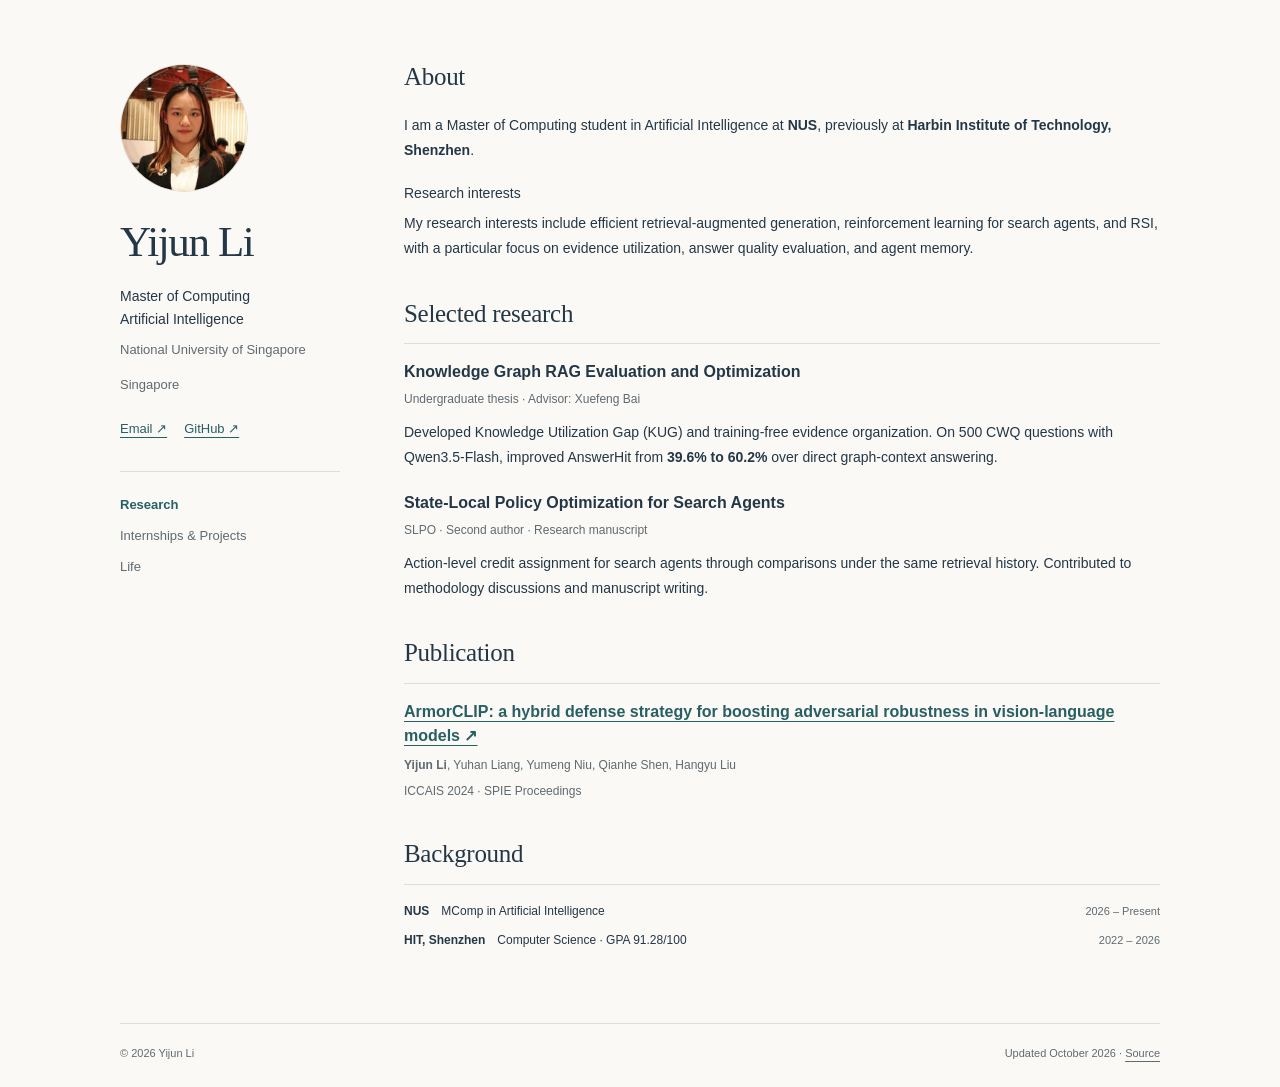
==== index.html @ 7d4a6cb8 "Publish academic homepage with research, projects and Life" ====
<!doctype html>
<html lang="en">
<head>
  <meta charset="utf-8">
  <meta name="viewport" content="width=device-width, initial-scale=1">
  <meta name="description" content="Yijun Li, Master of Computing student in Artificial Intelligence at NUS. Research in retrieval-augmented generation, evidence utilization, and reinforcement learning for search agents.">
  <meta name="theme-color" content="#faf9f6">
  <meta property="og:title" content="Yijun Li | AI Research">
  <meta property="og:description" content="Retrieval-augmented generation, evidence utilization, and search agents. Master of Computing in AI at the National University of Singapore.">
  <meta property="og:type" content="website">
  <meta property="og:url" content="https://liyijuncindy.github.io/">
  <link rel="canonical" href="https://liyijuncindy.github.io/">
  <link rel="icon" href="data:image/svg+xml,%3Csvg xmlns='http://www.w3.org/2000/svg' viewBox='0 0 64 64'%3E%3Crect width='64' height='64' rx='14' fill='%23213849'/%3E%3Ctext x='32' y='44' text-anchor='middle' font-family='Georgia' font-size='42' fill='%23faf9f6'%3Ey%3C/text%3E%3C/svg%3E">
  <title>Yijun Li | AI Research</title>
  <link rel="stylesheet" href="styles.css">
</head>
<body>
  <a class="skip" href="#main">Skip to content</a>
  <div class="layout">
    <aside class="profile" aria-label="Profile">
      <img class="profile-avatar" src="assets/profile/yijun-li-square.webp" alt="Yijun Li" width="128" height="128" decoding="async">
      <h1>Yijun Li</h1>
      <p class="position">Master of Computing<br>Artificial Intelligence</p>
      <p class="affiliation">National University of Singapore</p>
      <p class="location">Singapore</p>
      <div class="profile-links"><a href="mailto:liyijun@u.nus.edu">Email ↗</a><a href="https://github.com/liyijuncindy">GitHub ↗</a></div>
      <nav aria-label="Main navigation">
        <a href="index.html" aria-current="page">Research</a>
        <a href="internships.html">Internships &amp; Projects</a>
        <a href="interests.html">Life</a>
      </nav>
    </aside>
    <main id="main">
      <section id="about" class="intro" aria-labelledby="about-heading">
        <h2 id="about-heading">About</h2>
        <p>I am a Master of Computing student in Artificial Intelligence at <strong>NUS</strong>, previously at <strong>Harbin Institute of Technology, Shenzhen</strong>.</p>
        <h3 class="research-interest-heading">Research interests</h3>
        <p>My research interests include efficient retrieval-augmented generation, reinforcement learning for search agents, and RSI, with a particular focus on evidence utilization, answer quality evaluation, and agent memory.</p>
      </section>
      <section id="research" aria-labelledby="research-heading">
        <div class="section-heading"><h2 id="research-heading">Selected research</h2></div>
        <article>
          <h3>Knowledge Graph RAG Evaluation and Optimization</h3>
          <div class="meta">Undergraduate thesis · Advisor: Xuefeng Bai</div>
          <p>Developed Knowledge Utilization Gap (KUG) and training-free evidence organization. On 500 CWQ questions with Qwen3.5-Flash, improved AnswerHit from <strong>39.6% to 60.2%</strong> over direct graph-context answering.</p>
        </article>
        <article>
          <h3>State-Local Policy Optimization for Search Agents</h3>
          <div class="meta">SLPO · Second author · Research manuscript</div>
          <p>Action-level credit assignment for search agents through comparisons under the same retrieval history. Contributed to methodology discussions and manuscript writing.</p>
        </article>
      </section>
      <section id="publications" aria-labelledby="publications-heading">
        <div class="section-heading"><h2 id="publications-heading">Publication</h2></div>
        <article>
          <h3><a href="https://doi.org/10.1117/12.3061115" target="_blank" rel="noopener noreferrer">ArmorCLIP: a hybrid defense strategy for boosting adversarial robustness in vision-language models ↗</a></h3>
          <p class="authors"><strong>Yijun Li</strong>, Yuhan Liang, Yumeng Niu, Qianhe Shen, Hangyu Liu</p>
          <div class="meta">ICCAIS 2024 · SPIE Proceedings</div>
        </article>
      </section>
      <section id="background" aria-labelledby="background-heading">
        <div class="section-heading"><h2 id="background-heading">Background</h2></div>
        <div class="compact-row"><strong>NUS</strong><span>MComp in Artificial Intelligence</span><time>2026 – Present</time></div>
        <div class="compact-row"><strong>HIT, Shenzhen</strong><span>Computer Science · GPA 91.28/100</span><time>2022 – 2026</time></div>
      </section>
    </main>
    <footer><span>© 2026 Yijun Li</span><span>Updated October 2026 · <a href="https://github.com/liyijuncindy/liyijuncindy.github.io">Source</a></span></footer>
  </div>
</body>
</html>
---- styles.css ----
:root { color-scheme: light; --bg:#faf9f6; --ink:#243746; --muted:#5f6a71; --accent:#285f62; --rule:#dedfd9; --soft:#efF2ec; }
    * { box-sizing:border-box; }
    html { scroll-behavior:smooth; scroll-padding-top:36px; }
    body { margin:0; background:var(--bg); color:var(--ink); font-family:-apple-system,BlinkMacSystemFont,"Segoe UI",sans-serif; font-size:16px; line-height:1.75; -webkit-font-smoothing:antialiased; }
    a { color:var(--accent); text-decoration-thickness:1px; text-underline-offset:4px; }
    a:hover { color:var(--ink); }
    a:focus-visible,summary:focus-visible { outline:2px solid var(--accent); outline-offset:5px; border-radius:2px; }
    .skip { position:absolute; top:-80px; left:24px; background:var(--ink); color:white; padding:8px 14px; z-index:2; }
    .skip:focus { top:16px; }
    .layout { max-width:1120px; padding:52px 40px 24px; margin:auto; display:grid; grid-template-columns:220px minmax(0,1fr); gap:64px; }
    .profile { position:sticky; top:64px; align-self:start; }
    .profile-avatar { display:block; width:128px; height:128px; object-fit:cover; object-position:50% 50%; border-radius:50%; border:1px solid var(--rule); margin-bottom:24px; }
    .monogram { width:62px; height:62px; display:grid; place-items:center; border:1px solid #b9c7be; border-radius:50%; font:italic 32px Georgia,serif; color:var(--accent); margin-bottom:24px; }
    h1,h2,h3,p { margin:0; }
    h1 { font-family:Georgia,"Times New Roman",serif; font-size:43px; font-weight:400; letter-spacing:-1.4px; line-height:1.2; }
    .position { font-size:14px; line-height:1.65; margin:17px 0 8px; }
    .affiliation,.location { font-size:13px; color:var(--muted); }
    .location { margin-top:12px; }
    .profile-links { display:flex; flex-wrap:wrap; gap:17px; margin:22px 0 30px; font-size:13px; }
    nav { border-top:1px solid var(--rule); padding-top:22px; display:flex; flex-direction:column; gap:8px; }
    nav a { color:var(--muted); text-decoration:none; font-size:13px; width:fit-content; }
    nav a:hover { color:var(--accent); text-decoration:underline; }
    .eyebrow { font-size:11px; font-weight:600; letter-spacing:1.8px; text-transform:uppercase; color:var(--accent); margin-bottom:18px; }
    .intro-title { font-family:Georgia,"Times New Roman",serif; font-size:35px; line-height:1.25; font-weight:400; letter-spacing:-.6px; margin-bottom:24px; }
    .intro h2 { margin-bottom:14px; }
    .intro p { font-size:14px; line-height:1.8; }
    .intro p+p { margin-top:10px; }
    .intro strong { font-weight:600; }
    .research-interest-heading { font-size:14px; font-weight:400; margin:20px 0 7px; }
    .topics { display:flex; flex-wrap:wrap; gap:8px; margin-top:25px; }
    .topics span { font-size:11px; letter-spacing:.15px; padding:3px 10px; background:var(--soft); border-radius:3px; color:#3e5e52; }
    section { margin-top:30px; }
    section:first-child { margin-top:0; }
    .section-heading { display:flex; gap:15px; align-items:baseline; border-bottom:1px solid var(--rule); padding-bottom:8px; margin-bottom:16px; }
    h2 { font-family:Georgia,"Times New Roman",serif; font-size:25px; font-weight:400; letter-spacing:-.3px; }
    .section-number { color:#6b7774; font-size:10px; font-variant-numeric:tabular-nums; }
    article+article { margin-top:20px; }
    h3 { font-size:16px; line-height:1.5; font-weight:600; }
    .meta { color:var(--muted); font-size:12px; margin:5px 0 10px; }
    article p { font-size:14px; line-height:1.8; }
    .result { padding-left:14px; border-left:2px solid #b9ccbf; margin-top:12px; color:#42564e; font-size:13px; }
    details { margin-top:10px; font-size:12px; color:var(--muted); }
    summary { cursor:pointer; width:fit-content; color:var(--accent); }
    details p { margin:8px 0 0 14px; font-size:12px; }
    .authors { margin-top:7px; font-size:12px; color:var(--muted); }
    .compact-row { display:flex; flex-wrap:wrap; gap:3px 12px; font-size:12px; margin-bottom:8px; align-items:baseline; }
    .compact-row time { margin-left:auto; color:var(--muted); font-size:11px; }
    .experience-note { font-size:12px; color:var(--muted); margin-top:15px; line-height:1.8; }
    .paper-link { display:inline-block; margin-top:10px; font-size:12px; }
    .entry { display:grid; grid-template-columns:minmax(0,1fr) auto; column-gap:20px; }
    .entry .date { font-size:11px; color:var(--muted); padding-top:4px; white-space:nowrap; }
    .entry .description { grid-column:1/-1; }
    .entry .meta { margin-bottom:6px; }
    .awards { padding-left:19px; margin:0; font-size:14px; }
    .awards li { margin-bottom:7px; }
    .contact-text { font-size:14px; }
    footer { grid-column:1/-1; border-top:1px solid var(--rule); padding-top:20px; margin-top:0; display:flex; justify-content:space-between; gap:12px; font-size:11px; color:var(--muted); }
    footer a { color:var(--muted); }
    @media(min-width:1000px) { main { padding-top:3px; } }
    @media(max-width:900px) { .layout { gap:44px; padding:48px 32px 28px; grid-template-columns:210px minmax(0,1fr); } h1 { font-size:38px; } .intro-title { font-size:30px; } .entry { display:block; } .entry .date { padding-top:2px; } }
    @media(max-width:640px) { .layout { display:block; padding:32px 23px 24px; } .profile { position:static; } .monogram { width:48px; height:48px; font-size:26px; margin-bottom:16px; } h1 { font-size:38px; } .position { margin-top:10px; } .profile-links { margin:15px 0 20px; } nav { flex-direction:row; flex-wrap:wrap; gap:10px 20px; padding:14px 0; border-bottom:1px solid var(--rule); } main { margin-top:32px; } .intro-title { font-size:30px; } section { margin-top:28px; } footer { margin-top:28px; flex-wrap:wrap; } }
    @media(prefers-reduced-motion:reduce) { html { scroll-behavior:auto; } }
    @media(max-width:640px) { .profile-avatar { width:96px; height:96px; margin-bottom:18px; } }
    @media print { body { background:white; font-size:11pt; } .layout { display:block; padding:0; max-width:none; } .profile { position:static; margin-bottom:24px; } .monogram,nav,.skip,footer { display:none; } .profile-links { margin:8px 0; } section { margin-top:24px; } article { break-inside:avoid; } details { display:none; } }

    nav a[aria-current="page"] { color:var(--accent); font-weight:600; }
    .page-heading { font-family:Georgia,"Times New Roman",serif; font-size:32px; line-height:1.25; font-weight:400; letter-spacing:-.5px; margin-bottom:12px; }
    .page-intro { color:var(--muted); font-size:14px; line-height:1.8; }
    .internship { padding-top:24px; border-top:1px solid var(--rule); margin-top:28px; }
    .internship .meta { margin:7px 0 14px; }
    .internship ul { padding-left:19px; font-size:14px; line-height:1.8; margin:0; }
    .internship li+li { margin-top:8px; }
    .projects-section { margin-top:40px; }
    .projects-section > h3 { font:400 25px Georgia,"Times New Roman",serif; }
    .project-entry { margin-top:16px; }
    .project-entry h4 { margin:0; font-size:16px; line-height:1.5; font-weight:400; }
    .interest-grid { display:grid; grid-template-columns:1fr 1fr; gap:24px; margin-top:30px; }
    .interest-card { margin:0; }
    .interest-art { height:176px; display:grid; place-items:center; border:1px solid var(--rule); border-radius:3px; background:#edf2ef; color:#54766e; margin-bottom:16px; }
    .interest-art.camera { background:#f0ede6; color:#86755e; }
    .interest-art svg { width:118px; height:88px; }
    .interest-card h3 { font-family:Georgia,"Times New Roman",serif; font-size:23px; font-weight:400; }
    .interest-card p { margin-top:5px; font-size:13px; color:var(--muted); }
    .page-back { display:inline-block; font-size:12px; margin-top:36px; }
    .life-sections { display:flex; flex-direction:row; gap:22px; border:0; padding:0; margin:20px 0 30px; }
    .life-sections a { font-size:12px; color:var(--accent); text-decoration:underline; }
    .swimming-section { margin-top:0; }
    .swim-intro,.swim-community { font-size:14px; line-height:1.85; }
    .photo-grid.swimming-gallery { grid-template-columns:repeat(3,minmax(0,1fr)); margin:20px 0 28px; }
    .swim-subheading { margin:28px 0 14px; font-size:15px; font-weight:400; }
    .swim-result { display:grid; grid-template-columns:44px minmax(0,1fr); gap:14px; padding:15px 0; border-top:1px solid var(--rule); }
    .swim-result:last-child { border-bottom:1px solid var(--rule); }
    .swim-result+.swim-result { margin-top:0; }
    .swim-year { font-size:12px; color:var(--muted); padding-top:1px; }
    .swim-result h5 { font-size:13px; line-height:1.6; font-weight:400; margin:0; }
    .swim-result .event-original { font-size:10px; color:var(--muted); line-height:1.6; margin:3px 0 7px; }
    .swim-result p { font-size:12px; line-height:2; }
    .medal { font-weight:400; margin-right:5px; }
    .gold { color:#8b681e; } .silver { color:#5e6876; } .bronze { color:#91603e; }
    .result-divider { padding:0 5px; color:var(--muted); }
    .swim-affiliation { font-size:12px; line-height:1.8; margin-bottom:12px; }
    .swim-affiliation span { color:var(--muted); font-size:11px; }
    .swimming-section+.photography-section { border-top:1px solid var(--rule); padding-top:32px; margin-top:38px; }
    @media(max-width:640px) { .photo-grid.swimming-gallery { grid-template-columns:repeat(2,minmax(0,1fr)); } .swim-result { grid-template-columns:35px minmax(0,1fr); gap:10px; } .life-sections { padding:0; border:0; } }
    .gallery-heading { display:flex; align-items:baseline; justify-content:space-between; gap:16px; margin-bottom:16px; }
    .gallery-heading h3 { font-family:Georgia,"Times New Roman",serif; font-size:24px; font-weight:400; }
    .gallery-heading span { color:var(--muted); font-size:11px; }
    .photo-grid { display:grid; grid-template-columns:repeat(2,minmax(0,1fr)); gap:14px; }
    .photo-trigger { display:block; width:100%; padding:0; margin:0; background:#edf0eb; border:0; cursor:zoom-in; border-radius:3px; overflow:hidden; aspect-ratio:3/2; }
    .photo-trigger img { display:block; width:100%; height:100%; object-fit:cover; transition:filter .2s; }
    .photo-trigger[data-full$="photo-15.webp"] img { object-position:50% 65%; }
    .photo-trigger:hover img { filter:brightness(.94); }
    .photo-trigger[hidden] { display:none; }
    .unified-gallery { grid-template-columns:repeat(3,minmax(0,1fr)); gap:12px; }
    .gallery-filters { display:flex; flex-wrap:wrap; gap:6px; margin:-2px 0 20px; }
    .gallery-filter { font:inherit; font-size:11px; padding:5px 9px; border:1px solid transparent; border-radius:3px; color:var(--muted); background:transparent; cursor:pointer; }
    .gallery-filter:hover { color:var(--accent); background:var(--soft); }
    .gallery-filter[aria-pressed="true"] { color:var(--accent); background:var(--soft); border-color:#d9e2d8; }
    button:focus-visible { outline:2px solid var(--accent); outline-offset:4px; }
    .more-photos { margin-top:12px; }
    .more-photos summary { font-size:12px; }
    .more-photos[open] summary { margin-bottom:18px; }
    .swimming-note { display:flex; align-items:center; gap:16px; border-top:1px solid var(--rule); padding-top:20px; }
    .swimming-note svg { width:52px; height:40px; color:var(--accent); }
    .swimming-note h3 { font:400 23px Georgia,"Times New Roman",serif; }
    .viewing-photo { overflow:hidden; }
    .photo-viewer { width:min(1160px,96vw); max-width:96vw; height:min(900px,94dvh); max-height:94dvh; border:0; border-radius:5px; padding:14px 18px; background:#151b1c; color:#f5f5ed; }
    .photo-viewer[open] { display:flex; flex-direction:column; }
    .photo-viewer::backdrop { background:rgba(12,18,19,.85); }
    .viewer-top,.viewer-bottom { display:flex; align-items:center; justify-content:space-between; gap:12px; }
    .viewer-top { flex-shrink:0; padding-bottom:10px; }
    .viewer-top span { color:#c4cecb; font-size:12px; }
    .photo-viewer button { cursor:pointer; border:0; background:transparent; color:inherit; font:inherit; font-size:12px; padding:8px; }
    .viewer-stage { flex:1; min-height:0; display:flex; align-items:center; justify-content:center; }
    .viewer-stage img { display:block; max-width:100%; max-height:100%; object-fit:contain; }
    .viewer-bottom { padding-top:10px; flex-shrink:0; }
    .viewer-bottom button { flex-shrink:0; }
    .viewer-bottom p { font-size:11px; color:#c4cecb; text-align:center; line-height:1.5; }
    .album-heading { display:flex; align-items:baseline; justify-content:space-between; gap:14px; margin:32px 0 12px; }
    .album-heading h3 { font:400 23px Georgia,"Times New Roman",serif; }
    .album-heading span { color:var(--muted); font-size:11px; }
    .photo-album { margin:0; border-top:1px solid var(--rule); }
    .photo-album:last-child { border-bottom:1px solid var(--rule); }
    .photo-album summary { display:flex; align-items:center; justify-content:space-between; gap:16px; width:100%; padding:17px 0; list-style:none; }
    .photo-album summary::-webkit-details-marker { display:none; }
    .album-name { color:var(--ink); font-size:14px; }
    .album-count { display:flex; gap:20px; align-items:center; color:var(--muted); font-size:11px; white-space:nowrap; }
    .album-toggle { display:inline-block; width:12px; text-align:center; font-size:17px; line-height:1; }
    .album-toggle::before { content:"+"; }
    .photo-album[open] .album-toggle::before { content:"−"; }
    .photo-album .photo-grid { padding:0 0 20px; }
    @media(max-width:640px) { .photo-grid { gap:9px; } .unified-gallery { grid-template-columns:repeat(2,minmax(0,1fr)); } .photo-viewer { padding:10px; } .viewer-bottom p { display:none; } .album-count { gap:12px; } .album-name { font-size:13px; } }
    @media(prefers-reduced-motion:reduce) { .photo-trigger img { transition:none; } }
    @media(max-width:640px) { .interest-grid { gap:14px; } .interest-art { height:140px; } .interest-art svg { width:90px; height:70px; } .interest-card h3 { font-size:21px; } }
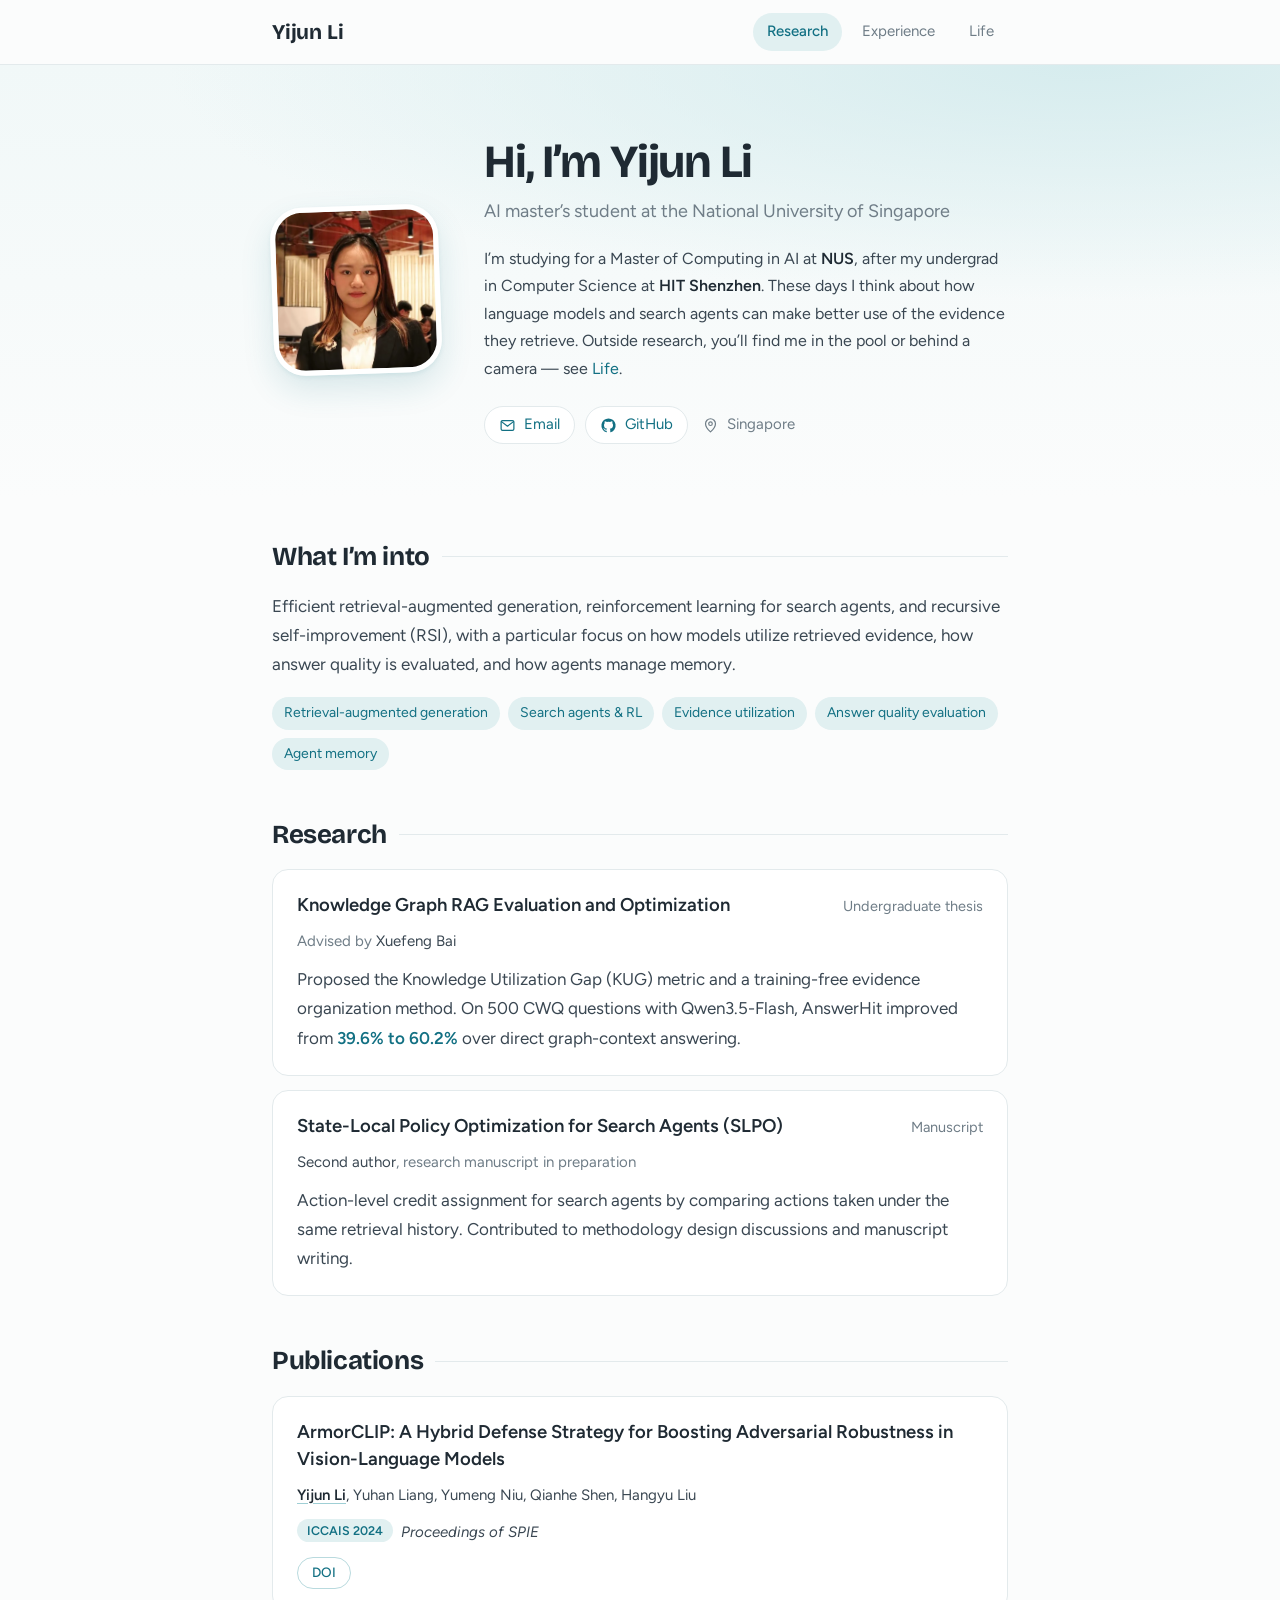
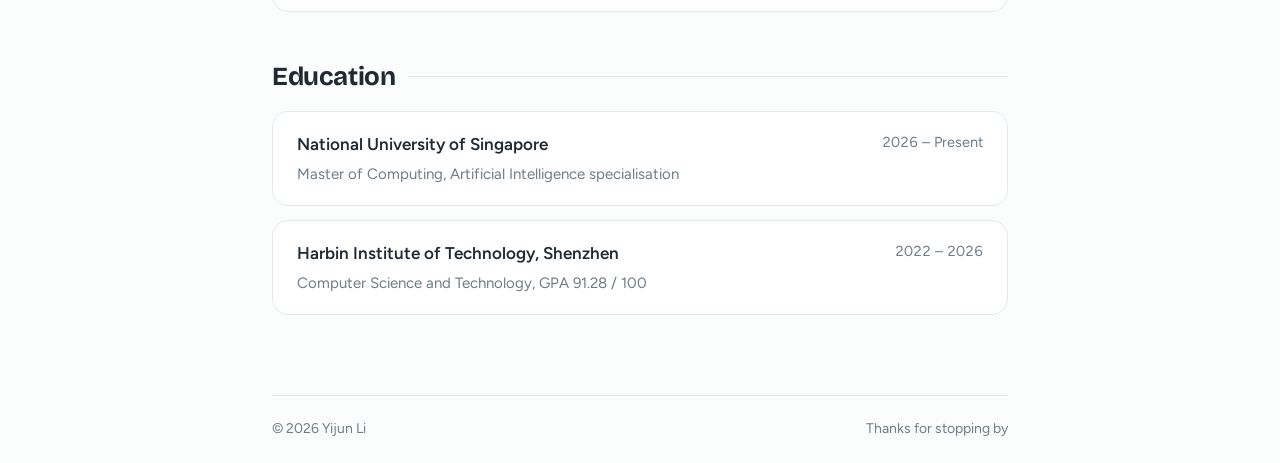
==== commit a2472b40: "Redesign homepage with a lighter, friendlier style Co-Authored-By: Claude Opus 5.5 <noreply@anthropi" ====
--- a/index.html
+++ b/index.html
@@ -3,68 +3,107 @@
 <head>
   <meta charset="utf-8">
   <meta name="viewport" content="width=device-width, initial-scale=1">
-  <meta name="description" content="Yijun Li, Master of Computing student in Artificial Intelligence at NUS. Research in retrieval-augmented generation, evidence utilization, and reinforcement learning for search agents.">
-  <meta name="theme-color" content="#faf9f6">
+  <title>Yijun Li | AI Research</title>
+  <meta name="description" content="Yijun Li, Master of Computing student in Artificial Intelligence at the National University of Singapore. Research in retrieval-augmented generation, evidence utilization, and reinforcement learning for search agents.">
+  <meta name="author" content="Yijun Li">
+  <meta name="theme-color" content="#eef7f7">
   <meta property="og:title" content="Yijun Li | AI Research">
-  <meta property="og:description" content="Retrieval-augmented generation, evidence utilization, and search agents. Master of Computing in AI at the National University of Singapore.">
+  <meta property="og:description" content="Yijun Li, Master of Computing student in Artificial Intelligence at the National University of Singapore. Research in retrieval-augmented generation, evidence utilization, and reinforcement learning for search agents.">
   <meta property="og:type" content="website">
   <meta property="og:url" content="https://liyijuncindy.github.io/">
+  <meta property="og:image" content="https://liyijuncindy.github.io/assets/profile/yijun-li-square.webp">
   <link rel="canonical" href="https://liyijuncindy.github.io/">
-  <link rel="icon" href="data:image/svg+xml,%3Csvg xmlns='http://www.w3.org/2000/svg' viewBox='0 0 64 64'%3E%3Crect width='64' height='64' rx='14' fill='%23213849'/%3E%3Ctext x='32' y='44' text-anchor='middle' font-family='Georgia' font-size='42' fill='%23faf9f6'%3Ey%3C/text%3E%3C/svg%3E">
-  <title>Yijun Li | AI Research</title>
+  <link rel="icon" href="data:image/svg+xml,%3Csvg xmlns='http://www.w3.org/2000/svg' viewBox='0 0 64 64'%3E%3Crect width='64' height='64' rx='14' fill='%23127083'/%3E%3Ctext x='32' y='44' text-anchor='middle' font-family='Georgia' font-size='38' font-weight='700' fill='%23fff'%3EYL%3C/text%3E%3C/svg%3E">
+  <link rel="preconnect" href="https://fonts.googleapis.com">
+  <link rel="preconnect" href="https://fonts.gstatic.com" crossorigin>
+  <link rel="stylesheet" href="https://fonts.googleapis.com/css2?family=Bricolage+Grotesque:opsz,wght@12..96,700&family=Figtree:wght@400;500;600&display=swap">
   <link rel="stylesheet" href="styles.css">
 </head>
 <body>
   <a class="skip" href="#main">Skip to content</a>
-  <div class="layout">
-    <aside class="profile" aria-label="Profile">
-      <img class="profile-avatar" src="assets/profile/yijun-li-square.webp" alt="Yijun Li" width="128" height="128" decoding="async">
-      <h1>Yijun Li</h1>
-      <p class="position">Master of Computing<br>Artificial Intelligence</p>
-      <p class="affiliation">National University of Singapore</p>
-      <p class="location">Singapore</p>
-      <div class="profile-links"><a href="mailto:liyijun@u.nus.edu">Email ↗</a><a href="https://github.com/liyijuncindy">GitHub ↗</a></div>
-      <nav aria-label="Main navigation">
-        <a href="index.html" aria-current="page">Research</a>
-        <a href="internships.html">Internships &amp; Projects</a>
-        <a href="interests.html">Life</a>
-      </nav>
-    </aside>
-    <main id="main">
-      <section id="about" class="intro" aria-labelledby="about-heading">
-        <h2 id="about-heading">About</h2>
-        <p>I am a Master of Computing student in Artificial Intelligence at <strong>NUS</strong>, previously at <strong>Harbin Institute of Technology, Shenzhen</strong>.</p>
-        <h3 class="research-interest-heading">Research interests</h3>
-        <p>My research interests include efficient retrieval-augmented generation, reinforcement learning for search agents, and RSI, with a particular focus on evidence utilization, answer quality evaluation, and agent memory.</p>
+  <header class="site-header">
+    <div class="wrap">
+      <a class="brand" href="index.html">Yijun Li</a>
+      <nav class="site-nav" aria-label="Main navigation"><a href="index.html" aria-current="page">Research</a><a href="internships.html">Experience</a><a href="interests.html">Life</a></nav>
+    </div>
+  </header>
+  <main id="main">
+    <section class="hero" aria-label="Introduction">
+      <div class="wrap">
+        <img class="portrait" src="assets/profile/yijun-li-square.webp" alt="Portrait of Yijun Li" width="208" height="208" decoding="async">
+        <div>
+          <h1>Hi, I’m Yijun Li</h1>
+          <p class="role">AI master’s student at the National University of Singapore</p>
+          <p class="bio">I’m studying for a Master of Computing in AI at <strong>NUS</strong>, after my undergrad in Computer Science at <strong>HIT Shenzhen</strong>. These days I think about how language models and search agents can make better use of the evidence they retrieve. Outside research, you’ll find me in the pool or behind a camera — see <a href="interests.html">Life</a>.</p>
+          <ul class="contact">
+            <li><a href="mailto:liyijun@u.nus.edu"><svg viewBox="0 0 24 24" aria-hidden="true"><rect x="3" y="5" width="18" height="14" rx="2"/><path d="m3.5 6.5 8.5 6.5 8.5-6.5"/></svg>Email</a></li>
+            <li><a href="https://github.com/liyijuncindy"><svg class="gh" viewBox="0 0 24 24" aria-hidden="true"><path d="M12 2a10 10 0 0 0-3.16 19.49c.5.09.68-.22.68-.48v-1.7c-2.78.6-3.37-1.34-3.37-1.34-.45-1.16-1.1-1.46-1.1-1.46-.9-.62.07-.61.07-.61 1 .07 1.53 1.03 1.53 1.03.9 1.52 2.34 1.08 2.91.83.09-.65.35-1.08.63-1.33-2.22-.25-4.55-1.11-4.55-4.94 0-1.09.39-1.98 1.03-2.68-.1-.25-.45-1.27.1-2.64 0 0 .84-.27 2.75 1.02a9.5 9.5 0 0 1 5 0c1.91-1.3 2.75-1.02 2.75-1.02.55 1.37.2 2.39.1 2.64.64.7 1.03 1.59 1.03 2.68 0 3.84-2.34 4.68-4.57 4.93.36.31.68.92.68 1.85v2.74c0 .27.18.58.69.48A10 10 0 0 0 12 2Z"/></svg>GitHub</a></li>
+            <li><svg viewBox="0 0 24 24" aria-hidden="true"><path d="M12 21s-7-6.2-7-11.5a7 7 0 0 1 14 0C19 14.8 12 21 12 21Z"/><circle cx="12" cy="9.5" r="2.5"/></svg>Singapore</li>
+          </ul>
+        </div>
+      </div>
+    </section>
+
+    <div class="wrap">
+      <section class="block" aria-labelledby="interests-h">
+        <h2 id="interests-h">What I’m into</h2>
+        <div class="block-body">
+          <p>Efficient retrieval-augmented generation, reinforcement learning for search agents, and recursive self-improvement (RSI), with a particular focus on how models utilize retrieved evidence, how answer quality is evaluated, and how agents manage memory.</p>
+          <ul class="interests">
+            <li>Retrieval-augmented generation</li>
+            <li>Search agents &amp; RL</li>
+            <li>Evidence utilization</li>
+            <li>Answer quality evaluation</li>
+            <li>Agent memory</li>
+          </ul>
+        </div>
       </section>
-      <section id="research" aria-labelledby="research-heading">
-        <div class="section-heading"><h2 id="research-heading">Selected research</h2></div>
-        <article>
-          <h3>Knowledge Graph RAG Evaluation and Optimization</h3>
-          <div class="meta">Undergraduate thesis · Advisor: Xuefeng Bai</div>
-          <p>Developed Knowledge Utilization Gap (KUG) and training-free evidence organization. On 500 CWQ questions with Qwen3.5-Flash, improved AnswerHit from <strong>39.6% to 60.2%</strong> over direct graph-context answering.</p>
-        </article>
-        <article>
-          <h3>State-Local Policy Optimization for Search Agents</h3>
-          <div class="meta">SLPO · Second author · Research manuscript</div>
-          <p>Action-level credit assignment for search agents through comparisons under the same retrieval history. Contributed to methodology discussions and manuscript writing.</p>
-        </article>
+
+      <section class="block" aria-labelledby="research-h">
+        <h2 id="research-h">Research</h2>
+        <div class="block-body">
+          <article class="entry">
+            <div class="entry-head"><h3>Knowledge Graph RAG Evaluation and Optimization</h3><span class="date">Undergraduate thesis</span></div>
+            <p class="sub">Advised by <em>Xuefeng Bai</em></p>
+            <p>Proposed the Knowledge Utilization Gap (KUG) metric and a training-free evidence organization method. On 500 CWQ questions with Qwen3.5-Flash, AnswerHit improved from <span class="highlight">39.6% to 60.2%</span> over direct graph-context answering.</p>
+          </article>
+          <article class="entry">
+            <div class="entry-head"><h3>State-Local Policy Optimization for Search Agents (SLPO)</h3><span class="date">Manuscript</span></div>
+            <p class="sub"><em>Second author</em>, research manuscript in preparation</p>
+            <p>Action-level credit assignment for search agents by comparing actions taken under the same retrieval history. Contributed to methodology design discussions and manuscript writing.</p>
+          </article>
+        </div>
       </section>
-      <section id="publications" aria-labelledby="publications-heading">
-        <div class="section-heading"><h2 id="publications-heading">Publication</h2></div>
-        <article>
-          <h3><a href="https://doi.org/10.1117/12.3061115" target="_blank" rel="noopener noreferrer">ArmorCLIP: a hybrid defense strategy for boosting adversarial robustness in vision-language models ↗</a></h3>
-          <p class="authors"><strong>Yijun Li</strong>, Yuhan Liang, Yumeng Niu, Qianhe Shen, Hangyu Liu</p>
-          <div class="meta">ICCAIS 2024 · SPIE Proceedings</div>
-        </article>
+
+      <section class="block" aria-labelledby="pub-h">
+        <h2 id="pub-h">Publications</h2>
+        <div class="block-body">
+          <article class="entry">
+            <h3><a href="https://doi.org/10.1117/12.3061115" target="_blank" rel="noopener noreferrer">ArmorCLIP: A Hybrid Defense Strategy for Boosting Adversarial Robustness in Vision-Language Models</a></h3>
+            <p class="authors"><strong>Yijun Li</strong>, Yuhan Liang, Yumeng Niu, Qianhe Shen, Hangyu Liu</p>
+            <p class="venue"><span class="tag">ICCAIS 2024</span><i>Proceedings of SPIE</i></p>
+            <div class="pub-links"><a class="pill" href="https://doi.org/10.1117/12.3061115" target="_blank" rel="noopener noreferrer">DOI</a></div>
+          </article>
+        </div>
       </section>
-      <section id="background" aria-labelledby="background-heading">
-        <div class="section-heading"><h2 id="background-heading">Background</h2></div>
-        <div class="compact-row"><strong>NUS</strong><span>MComp in Artificial Intelligence</span><time>2026 – Present</time></div>
-        <div class="compact-row"><strong>HIT, Shenzhen</strong><span>Computer Science · GPA 91.28/100</span><time>2022 – 2026</time></div>
+
+      <section class="block" aria-labelledby="edu-h">
+        <h2 id="edu-h">Education</h2>
+        <div class="block-body">
+          <div class="edu">
+            <h3>National University of Singapore</h3><span class="date">2026 – Present</span>
+            <p class="sub">Master of Computing, Artificial Intelligence specialisation</p>
+          </div>
+          <div class="edu">
+            <h3>Harbin Institute of Technology, Shenzhen</h3><span class="date">2022 – 2026</span>
+            <p class="sub">Computer Science and Technology, GPA 91.28 / 100</p>
+          </div>
+        </div>
       </section>
-    </main>
-    <footer><span>© 2026 Yijun Li</span><span>Updated October 2026 · <a href="https://github.com/liyijuncindy/liyijuncindy.github.io">Source</a></span></footer>
-  </div>
+    </div>
+  </main>
+  <footer class="site-footer">
+    <div class="wrap"><span>© 2026 Yijun Li</span><span>Thanks for stopping by</span></div>
+  </footer>
 </body>
 </html>
--- a/styles.css
+++ b/styles.css
@@ -1,154 +1,184 @@
-    :root { color-scheme: light; --bg:#faf9f6; --ink:#243746; --muted:#5f6a71; --accent:#285f62; --rule:#dedfd9; --soft:#efF2ec; }
-    * { box-sizing:border-box; }
-    html { scroll-behavior:smooth; scroll-padding-top:36px; }
-    body { margin:0; background:var(--bg); color:var(--ink); font-family:-apple-system,BlinkMacSystemFont,"Segoe UI",sans-serif; font-size:16px; line-height:1.75; -webkit-font-smoothing:antialiased; }
-    a { color:var(--accent); text-decoration-thickness:1px; text-underline-offset:4px; }
-    a:hover { color:var(--ink); }
-    a:focus-visible,summary:focus-visible { outline:2px solid var(--accent); outline-offset:5px; border-radius:2px; }
-    .skip { position:absolute; top:-80px; left:24px; background:var(--ink); color:white; padding:8px 14px; z-index:2; }
-    .skip:focus { top:16px; }
-    .layout { max-width:1120px; padding:52px 40px 24px; margin:auto; display:grid; grid-template-columns:220px minmax(0,1fr); gap:64px; }
-    .profile { position:sticky; top:64px; align-self:start; }
-    .profile-avatar { display:block; width:128px; height:128px; object-fit:cover; object-position:50% 50%; border-radius:50%; border:1px solid var(--rule); margin-bottom:24px; }
-    .monogram { width:62px; height:62px; display:grid; place-items:center; border:1px solid #b9c7be; border-radius:50%; font:italic 32px Georgia,serif; color:var(--accent); margin-bottom:24px; }
-    h1,h2,h3,p { margin:0; }
-    h1 { font-family:Georgia,"Times New Roman",serif; font-size:43px; font-weight:400; letter-spacing:-1.4px; line-height:1.2; }
-    .position { font-size:14px; line-height:1.65; margin:17px 0 8px; }
-    .affiliation,.location { font-size:13px; color:var(--muted); }
-    .location { margin-top:12px; }
-    .profile-links { display:flex; flex-wrap:wrap; gap:17px; margin:22px 0 30px; font-size:13px; }
-    nav { border-top:1px solid var(--rule); padding-top:22px; display:flex; flex-direction:column; gap:8px; }
-    nav a { color:var(--muted); text-decoration:none; font-size:13px; width:fit-content; }
-    nav a:hover { color:var(--accent); text-decoration:underline; }
-    .eyebrow { font-size:11px; font-weight:600; letter-spacing:1.8px; text-transform:uppercase; color:var(--accent); margin-bottom:18px; }
-    .intro-title { font-family:Georgia,"Times New Roman",serif; font-size:35px; line-height:1.25; font-weight:400; letter-spacing:-.6px; margin-bottom:24px; }
-    .intro h2 { margin-bottom:14px; }
-    .intro p { font-size:14px; line-height:1.8; }
-    .intro p+p { margin-top:10px; }
-    .intro strong { font-weight:600; }
-    .research-interest-heading { font-size:14px; font-weight:400; margin:20px 0 7px; }
-    .topics { display:flex; flex-wrap:wrap; gap:8px; margin-top:25px; }
-    .topics span { font-size:11px; letter-spacing:.15px; padding:3px 10px; background:var(--soft); border-radius:3px; color:#3e5e52; }
-    section { margin-top:30px; }
-    section:first-child { margin-top:0; }
-    .section-heading { display:flex; gap:15px; align-items:baseline; border-bottom:1px solid var(--rule); padding-bottom:8px; margin-bottom:16px; }
-    h2 { font-family:Georgia,"Times New Roman",serif; font-size:25px; font-weight:400; letter-spacing:-.3px; }
-    .section-number { color:#6b7774; font-size:10px; font-variant-numeric:tabular-nums; }
-    article+article { margin-top:20px; }
-    h3 { font-size:16px; line-height:1.5; font-weight:600; }
-    .meta { color:var(--muted); font-size:12px; margin:5px 0 10px; }
-    article p { font-size:14px; line-height:1.8; }
-    .result { padding-left:14px; border-left:2px solid #b9ccbf; margin-top:12px; color:#42564e; font-size:13px; }
-    details { margin-top:10px; font-size:12px; color:var(--muted); }
-    summary { cursor:pointer; width:fit-content; color:var(--accent); }
-    details p { margin:8px 0 0 14px; font-size:12px; }
-    .authors { margin-top:7px; font-size:12px; color:var(--muted); }
-    .compact-row { display:flex; flex-wrap:wrap; gap:3px 12px; font-size:12px; margin-bottom:8px; align-items:baseline; }
-    .compact-row time { margin-left:auto; color:var(--muted); font-size:11px; }
-    .experience-note { font-size:12px; color:var(--muted); margin-top:15px; line-height:1.8; }
-    .paper-link { display:inline-block; margin-top:10px; font-size:12px; }
-    .entry { display:grid; grid-template-columns:minmax(0,1fr) auto; column-gap:20px; }
-    .entry .date { font-size:11px; color:var(--muted); padding-top:4px; white-space:nowrap; }
-    .entry .description { grid-column:1/-1; }
-    .entry .meta { margin-bottom:6px; }
-    .awards { padding-left:19px; margin:0; font-size:14px; }
-    .awards li { margin-bottom:7px; }
-    .contact-text { font-size:14px; }
-    footer { grid-column:1/-1; border-top:1px solid var(--rule); padding-top:20px; margin-top:0; display:flex; justify-content:space-between; gap:12px; font-size:11px; color:var(--muted); }
-    footer a { color:var(--muted); }
-    @media(min-width:1000px) { main { padding-top:3px; } }
-    @media(max-width:900px) { .layout { gap:44px; padding:48px 32px 28px; grid-template-columns:210px minmax(0,1fr); } h1 { font-size:38px; } .intro-title { font-size:30px; } .entry { display:block; } .entry .date { padding-top:2px; } }
-    @media(max-width:640px) { .layout { display:block; padding:32px 23px 24px; } .profile { position:static; } .monogram { width:48px; height:48px; font-size:26px; margin-bottom:16px; } h1 { font-size:38px; } .position { margin-top:10px; } .profile-links { margin:15px 0 20px; } nav { flex-direction:row; flex-wrap:wrap; gap:10px 20px; padding:14px 0; border-bottom:1px solid var(--rule); } main { margin-top:32px; } .intro-title { font-size:30px; } section { margin-top:28px; } footer { margin-top:28px; flex-wrap:wrap; } }
-    @media(prefers-reduced-motion:reduce) { html { scroll-behavior:auto; } }
-    @media(max-width:640px) { .profile-avatar { width:96px; height:96px; margin-bottom:18px; } }
-    @media print { body { background:white; font-size:11pt; } .layout { display:block; padding:0; max-width:none; } .profile { position:static; margin-bottom:24px; } .monogram,nav,.skip,footer { display:none; } .profile-links { margin:8px 0; } section { margin-top:24px; } article { break-inside:avoid; } details { display:none; } }
+/* Yijun Li — personal homepage */
+:root {
+  color-scheme: light;
+  --bg: #fbfcfc;
+  --band: #eaf4f4;
+  --ink: #1f2a33;
+  --text: #3a4752;
+  --muted: #6f7d87;
+  --accent: #127083;
+  --accent-soft: #e1f0f1;
+  --rule: #e3eaec;
+  --serif: "Bricolage Grotesque", "PingFang SC", "Microsoft YaHei", -apple-system, sans-serif;
+  --sans: "Figtree", -apple-system, BlinkMacSystemFont, "PingFang SC", "Microsoft YaHei", "Segoe UI", sans-serif;
+  --wrap: 800px;
+}
+* { box-sizing: border-box; }
+html { scroll-behavior: smooth; scroll-padding-top: 88px; -webkit-text-size-adjust: 100%; }
+body { margin: 0; background: var(--bg); color: var(--text); font-family: var(--sans); font-size: 17px; line-height: 1.72; -webkit-font-smoothing: antialiased; }
+h1, h2, h3, h4, h5, p, ul { margin: 0; }
+img { max-width: 100%; }
+a { color: var(--accent); text-decoration: none; }
+a:hover { text-decoration: underline; text-underline-offset: 3px; text-decoration-thickness: 1px; }
+a:focus-visible, button:focus-visible { outline: 2px solid var(--accent); outline-offset: 3px; border-radius: 3px; }
+strong { color: var(--ink); font-weight: 600; }
+.skip { position: absolute; top: -80px; left: 16px; background: var(--ink); color: #fff; padding: 8px 14px; z-index: 20; }
+.skip:focus { top: 12px; }
+.wrap { max-width: var(--wrap); margin: 0 auto; padding: 0 32px; }
 
-    nav a[aria-current="page"] { color:var(--accent); font-weight:600; }
-    .page-heading { font-family:Georgia,"Times New Roman",serif; font-size:32px; line-height:1.25; font-weight:400; letter-spacing:-.5px; margin-bottom:12px; }
-    .page-intro { color:var(--muted); font-size:14px; line-height:1.8; }
-    .internship { padding-top:24px; border-top:1px solid var(--rule); margin-top:28px; }
-    .internship .meta { margin:7px 0 14px; }
-    .internship ul { padding-left:19px; font-size:14px; line-height:1.8; margin:0; }
-    .internship li+li { margin-top:8px; }
-    .projects-section { margin-top:40px; }
-    .projects-section > h3 { font:400 25px Georgia,"Times New Roman",serif; }
-    .project-entry { margin-top:16px; }
-    .project-entry h4 { margin:0; font-size:16px; line-height:1.5; font-weight:400; }
-    .interest-grid { display:grid; grid-template-columns:1fr 1fr; gap:24px; margin-top:30px; }
-    .interest-card { margin:0; }
-    .interest-art { height:176px; display:grid; place-items:center; border:1px solid var(--rule); border-radius:3px; background:#edf2ef; color:#54766e; margin-bottom:16px; }
-    .interest-art.camera { background:#f0ede6; color:#86755e; }
-    .interest-art svg { width:118px; height:88px; }
-    .interest-card h3 { font-family:Georgia,"Times New Roman",serif; font-size:23px; font-weight:400; }
-    .interest-card p { margin-top:5px; font-size:13px; color:var(--muted); }
-    .page-back { display:inline-block; font-size:12px; margin-top:36px; }
-    .life-sections { display:flex; flex-direction:row; gap:22px; border:0; padding:0; margin:20px 0 30px; }
-    .life-sections a { font-size:12px; color:var(--accent); text-decoration:underline; }
-    .swimming-section { margin-top:0; }
-    .swim-intro,.swim-community { font-size:14px; line-height:1.85; }
-    .photo-grid.swimming-gallery { grid-template-columns:repeat(3,minmax(0,1fr)); margin:20px 0 28px; }
-    .swim-subheading { margin:28px 0 14px; font-size:15px; font-weight:400; }
-    .swim-result { display:grid; grid-template-columns:44px minmax(0,1fr); gap:14px; padding:15px 0; border-top:1px solid var(--rule); }
-    .swim-result:last-child { border-bottom:1px solid var(--rule); }
-    .swim-result+.swim-result { margin-top:0; }
-    .swim-year { font-size:12px; color:var(--muted); padding-top:1px; }
-    .swim-result h5 { font-size:13px; line-height:1.6; font-weight:400; margin:0; }
-    .swim-result .event-original { font-size:10px; color:var(--muted); line-height:1.6; margin:3px 0 7px; }
-    .swim-result p { font-size:12px; line-height:2; }
-    .medal { font-weight:400; margin-right:5px; }
-    .gold { color:#8b681e; } .silver { color:#5e6876; } .bronze { color:#91603e; }
-    .result-divider { padding:0 5px; color:var(--muted); }
-    .swim-affiliation { font-size:12px; line-height:1.8; margin-bottom:12px; }
-    .swim-affiliation span { color:var(--muted); font-size:11px; }
-    .swimming-section+.photography-section { border-top:1px solid var(--rule); padding-top:32px; margin-top:38px; }
-    @media(max-width:640px) { .photo-grid.swimming-gallery { grid-template-columns:repeat(2,minmax(0,1fr)); } .swim-result { grid-template-columns:35px minmax(0,1fr); gap:10px; } .life-sections { padding:0; border:0; } }
-    .gallery-heading { display:flex; align-items:baseline; justify-content:space-between; gap:16px; margin-bottom:16px; }
-    .gallery-heading h3 { font-family:Georgia,"Times New Roman",serif; font-size:24px; font-weight:400; }
-    .gallery-heading span { color:var(--muted); font-size:11px; }
-    .photo-grid { display:grid; grid-template-columns:repeat(2,minmax(0,1fr)); gap:14px; }
-    .photo-trigger { display:block; width:100%; padding:0; margin:0; background:#edf0eb; border:0; cursor:zoom-in; border-radius:3px; overflow:hidden; aspect-ratio:3/2; }
-    .photo-trigger img { display:block; width:100%; height:100%; object-fit:cover; transition:filter .2s; }
-    .photo-trigger[data-full$="photo-15.webp"] img { object-position:50% 65%; }
-    .photo-trigger:hover img { filter:brightness(.94); }
-    .photo-trigger[hidden] { display:none; }
-    .unified-gallery { grid-template-columns:repeat(3,minmax(0,1fr)); gap:12px; }
-    .gallery-filters { display:flex; flex-wrap:wrap; gap:6px; margin:-2px 0 20px; }
-    .gallery-filter { font:inherit; font-size:11px; padding:5px 9px; border:1px solid transparent; border-radius:3px; color:var(--muted); background:transparent; cursor:pointer; }
-    .gallery-filter:hover { color:var(--accent); background:var(--soft); }
-    .gallery-filter[aria-pressed="true"] { color:var(--accent); background:var(--soft); border-color:#d9e2d8; }
-    button:focus-visible { outline:2px solid var(--accent); outline-offset:4px; }
-    .more-photos { margin-top:12px; }
-    .more-photos summary { font-size:12px; }
-    .more-photos[open] summary { margin-bottom:18px; }
-    .swimming-note { display:flex; align-items:center; gap:16px; border-top:1px solid var(--rule); padding-top:20px; }
-    .swimming-note svg { width:52px; height:40px; color:var(--accent); }
-    .swimming-note h3 { font:400 23px Georgia,"Times New Roman",serif; }
-    .viewing-photo { overflow:hidden; }
-    .photo-viewer { width:min(1160px,96vw); max-width:96vw; height:min(900px,94dvh); max-height:94dvh; border:0; border-radius:5px; padding:14px 18px; background:#151b1c; color:#f5f5ed; }
-    .photo-viewer[open] { display:flex; flex-direction:column; }
-    .photo-viewer::backdrop { background:rgba(12,18,19,.85); }
-    .viewer-top,.viewer-bottom { display:flex; align-items:center; justify-content:space-between; gap:12px; }
-    .viewer-top { flex-shrink:0; padding-bottom:10px; }
-    .viewer-top span { color:#c4cecb; font-size:12px; }
-    .photo-viewer button { cursor:pointer; border:0; background:transparent; color:inherit; font:inherit; font-size:12px; padding:8px; }
-    .viewer-stage { flex:1; min-height:0; display:flex; align-items:center; justify-content:center; }
-    .viewer-stage img { display:block; max-width:100%; max-height:100%; object-fit:contain; }
-    .viewer-bottom { padding-top:10px; flex-shrink:0; }
-    .viewer-bottom button { flex-shrink:0; }
-    .viewer-bottom p { font-size:11px; color:#c4cecb; text-align:center; line-height:1.5; }
-    .album-heading { display:flex; align-items:baseline; justify-content:space-between; gap:14px; margin:32px 0 12px; }
-    .album-heading h3 { font:400 23px Georgia,"Times New Roman",serif; }
-    .album-heading span { color:var(--muted); font-size:11px; }
-    .photo-album { margin:0; border-top:1px solid var(--rule); }
-    .photo-album:last-child { border-bottom:1px solid var(--rule); }
-    .photo-album summary { display:flex; align-items:center; justify-content:space-between; gap:16px; width:100%; padding:17px 0; list-style:none; }
-    .photo-album summary::-webkit-details-marker { display:none; }
-    .album-name { color:var(--ink); font-size:14px; }
-    .album-count { display:flex; gap:20px; align-items:center; color:var(--muted); font-size:11px; white-space:nowrap; }
-    .album-toggle { display:inline-block; width:12px; text-align:center; font-size:17px; line-height:1; }
-    .album-toggle::before { content:"+"; }
-    .photo-album[open] .album-toggle::before { content:"−"; }
-    .photo-album .photo-grid { padding:0 0 20px; }
-    @media(max-width:640px) { .photo-grid { gap:9px; } .unified-gallery { grid-template-columns:repeat(2,minmax(0,1fr)); } .photo-viewer { padding:10px; } .viewer-bottom p { display:none; } .album-count { gap:12px; } .album-name { font-size:13px; } }
-    @media(prefers-reduced-motion:reduce) { .photo-trigger img { transition:none; } }
-    @media(max-width:640px) { .interest-grid { gap:14px; } .interest-art { height:140px; } .interest-art svg { width:90px; height:70px; } .interest-card h3 { font-size:21px; } }
+/* Header */
+.site-header { position: sticky; top: 0; z-index: 10; background: rgba(251,252,252,.9); backdrop-filter: saturate(1.4) blur(10px); -webkit-backdrop-filter: saturate(1.4) blur(10px); border-bottom: 1px solid var(--rule); }
+.site-header .wrap { display: flex; align-items: center; justify-content: space-between; gap: 24px; height: 64px; }
+.brand { font-family: var(--serif); font-size: 21px; font-weight: 700; color: var(--ink); letter-spacing: -.01em; }
+.brand:hover { text-decoration: none; color: var(--accent); }
+.site-nav { display: flex; gap: 6px; }
+.site-nav a { color: var(--muted); font-size: 15px; padding: 6px 14px; border-radius: 999px; }
+.site-nav a:hover { color: var(--ink); background: var(--band); text-decoration: none; }
+.site-nav a[aria-current="page"] { color: var(--accent); background: var(--accent-soft); font-weight: 500; }
+
+/* Hero (home) */
+.hero { background: radial-gradient(120% 90% at 85% 0%, #d6ecee 0%, rgba(214,236,238,0) 60%), linear-gradient(180deg, #f1f8f8 0%, var(--bg) 100%); }
+.hero .wrap { display: grid; grid-template-columns: 168px minmax(0, 1fr); gap: 44px; align-items: center; padding-top: 72px; padding-bottom: 56px; }
+.portrait { width: 168px; height: 168px; object-fit: cover; border-radius: 32px; border: 5px solid #fff; box-shadow: 0 2px 4px rgba(18,112,131,.08), 0 14px 32px rgba(18,112,131,.14); display: block; transform: rotate(-2deg); }
+.hero h1 { font-family: var(--serif); font-weight: 700; font-size: 46px; line-height: 1.1; letter-spacing: -.025em; color: var(--ink); }
+.hero .role { margin-top: 10px; font-size: 18px; color: var(--muted); line-height: 1.5; }
+.hero .org { color: var(--muted); font-size: 16px; }
+.hero .bio { margin-top: 20px; max-width: 62ch; font-size: 16px; }
+.contact { list-style: none; padding: 0; display: flex; flex-wrap: wrap; gap: 10px 10px; margin-top: 24px; font-size: 15px; }
+.contact li { display: flex; align-items: center; gap: 8px; color: var(--muted); }
+.contact li:last-child { padding-left: 4px; }
+.contact svg { width: 17px; height: 17px; flex-shrink: 0; fill: none; stroke: currentColor; stroke-width: 1.7; stroke-linecap: round; stroke-linejoin: round; }
+.contact a { display: inline-flex; align-items: center; gap: 8px; color: var(--accent); background: #fff; border: 1px solid var(--rule); padding: 5px 14px; border-radius: 999px; }
+.contact a:hover { text-decoration: none; border-color: #a9d0d5; background: var(--accent-soft); }
+.contact .gh { fill: currentColor; stroke: none; }
+
+/* Page title (inner pages) */
+.page-title { background: linear-gradient(180deg, #eef7f7 0%, var(--bg) 100%); }
+.page-title .wrap { padding-top: 64px; padding-bottom: 16px; }
+.page-title h1 { font-family: var(--serif); font-weight: 700; font-size: 40px; line-height: 1.15; letter-spacing: -.015em; color: var(--ink); }
+.page-title p { margin-top: 10px; color: var(--muted); max-width: 62ch; }
+
+/* CV-style blocks */
+main { padding-bottom: 32px; }
+.block { padding: 40px 0 8px; }
+.block > h2 { font-family: var(--serif); font-size: 26px; font-weight: 700; color: var(--ink); line-height: 1.3; letter-spacing: -.015em; margin-bottom: 18px; display: flex; align-items: center; gap: 12px; }
+.block > h2::after { content: ""; flex: 1; height: 1px; background: var(--rule); }
+.block-body { min-width: 0; }
+.block-body > p { max-width: 68ch; }
+
+.interests { list-style: none; padding: 0; display: flex; flex-wrap: wrap; gap: 8px; margin-top: 18px; }
+.interests li { font-size: 14px; color: var(--accent); background: var(--accent-soft); padding: 4px 12px; border-radius: 999px; }
+
+.entry { padding: 22px 24px; background: #fff; border: 1px solid var(--rule); border-radius: 16px; }
+.entry + .entry { margin-top: 14px; }
+.entry-head { display: flex; justify-content: space-between; align-items: baseline; gap: 24px; }
+.entry h3 { font-size: 18.5px; font-weight: 600; color: var(--ink); line-height: 1.45; }
+.entry h3 a { color: var(--ink); }
+.entry h3 a:hover { color: var(--accent); }
+.date { flex-shrink: 0; color: var(--muted); font-size: 14.5px; font-variant-numeric: tabular-nums; white-space: nowrap; }
+.sub { margin-top: 4px; color: var(--muted); font-size: 15px; }
+.sub em { font-style: normal; color: var(--text); }
+.entry > p { margin-top: 10px; max-width: 68ch; }
+.entry ul { margin-top: 10px; padding-left: 20px; max-width: 70ch; }
+.entry li + li { margin-top: 6px; }
+.entry li::marker { color: #a3adb9; }
+.highlight { color: var(--accent); font-weight: 600; }
+
+.authors { margin-top: 6px; font-size: 15px; }
+.authors strong { text-decoration: underline; text-underline-offset: 3px; text-decoration-color: #9fcfd5; }
+.venue { margin-top: 4px; font-size: 15px; color: var(--muted); }
+.venue i { font-style: italic; color: var(--text); }
+.pub-links { display: flex; gap: 8px; margin-top: 12px; }
+.pill { display: inline-block; font-size: 13.5px; font-weight: 500; padding: 3px 14px; border: 1px solid #b9dade; border-radius: 999px; color: var(--accent); }
+.pill:hover { text-decoration: none; background: var(--accent-soft); border-color: var(--accent); }
+.tag { display: inline-block; font-size: 12.5px; font-weight: 600; color: var(--accent); background: var(--accent-soft); padding: 1px 10px; border-radius: 999px; margin-right: 8px; vertical-align: 2px; }
+
+.edu { padding: 18px 24px; background: #fff; border: 1px solid var(--rule); border-radius: 16px; display: grid; grid-template-columns: minmax(0, 1fr) auto; gap: 2px 24px; }
+.edu + .edu { margin-top: 14px; }
+.edu h3 { font-size: 17px; font-weight: 600; color: var(--ink); }
+.edu .sub { grid-column: 1 / -1; margin-top: 0; }
+
+/* Footer */
+.site-footer { margin-top: 40px; }
+.site-footer .wrap { background: linear-gradient(var(--rule), var(--rule)) top / calc(100% - 64px) 1px no-repeat; }
+@media (max-width: 600px) { .site-footer .wrap { background-size: calc(100% - 32px) 1px; } }
+.site-footer .wrap { display: flex; justify-content: space-between; gap: 16px; flex-wrap: wrap; padding-top: 22px; padding-bottom: 22px; font-size: 14px; color: var(--muted); }
+
+/* Life page */
+.swim-intro { max-width: 68ch; }
+.photo-grid { display: grid; grid-template-columns: repeat(3, minmax(0, 1fr)); gap: 12px; }
+.swimming-gallery { margin: 24px 0 8px; }
+.photo-trigger { display: block; width: 100%; padding: 0; margin: 0; border: 0; background: var(--band); cursor: zoom-in; border-radius: 14px; overflow: hidden; aspect-ratio: 3 / 2; }
+.photo-trigger img { display: block; width: 100%; height: 100%; object-fit: cover; transition: transform .4s ease, filter .2s; }
+.photo-trigger:hover img { transform: scale(1.03); filter: brightness(.96); }
+.photo-trigger[data-full$="photo-15.webp"] img { object-position: 50% 65%; }
+.photo-trigger[hidden] { display: none; }
+.sub-heading { font-family: var(--serif); font-size: 19px; font-weight: 700; color: var(--ink); margin: 36px 0 12px; }
+.results { list-style: none; padding: 4px 24px; background: #fff; border: 1px solid var(--rule); border-radius: 16px; }
+.result { display: grid; grid-template-columns: 56px minmax(0, 1fr); gap: 16px; padding: 16px 0; }
+.result + .result { border-top: 1px solid var(--rule); }
+.result .year { color: var(--muted); font-size: 14px; font-variant-numeric: tabular-nums; padding-top: 2px; }
+.result h4 { font-size: 16px; font-weight: 600; color: var(--ink); line-height: 1.5; }
+.result .zh { font-size: 13px; color: var(--muted); }
+.medals { display: flex; flex-wrap: wrap; gap: 8px 16px; margin-top: 8px; font-size: 14px; }
+.medal { display: inline-flex; align-items: center; gap: 7px; }
+.medal::before { content: ""; width: 10px; height: 10px; border-radius: 50%; background: var(--c); box-shadow: inset 0 0 0 1px rgba(0,0,0,.12); }
+.gold { --c: #d4a72c; } .silver { --c: #aeb6c0; } .bronze { --c: #b87a4b; }
+.medal b { font-weight: 600; color: var(--ink); }
+.affil { font-weight: 600; color: var(--ink); }
+.affil + .date { display: block; margin-top: 2px; }
+.community { margin-top: 10px; max-width: 68ch; }
+
+.gallery-bar { display: flex; flex-wrap: wrap; align-items: center; justify-content: space-between; gap: 12px; margin-bottom: 20px; }
+.gallery-filters { display: flex; flex-wrap: wrap; gap: 6px; }
+.gallery-filter { font: inherit; font-size: 14px; padding: 4px 12px; border: 1px solid var(--rule); border-radius: 999px; color: var(--muted); background: #fff; cursor: pointer; }
+.gallery-filter:hover { color: var(--ink); border-color: #c4ccd6; }
+.gallery-filter[aria-pressed="true"] { color: #fff; background: var(--accent); border-color: var(--accent); }
+#gallery-count { font-size: 14px; color: var(--muted); }
+
+.viewing-photo { overflow: hidden; }
+.photo-viewer { width: min(1160px, 96vw); max-width: 96vw; height: min(900px, 94dvh); max-height: 94dvh; border: 0; border-radius: 10px; padding: 14px 18px; background: #12171e; color: #f2f4f7; }
+.photo-viewer[open] { display: flex; flex-direction: column; }
+.photo-viewer::backdrop { background: rgba(10, 14, 20, .86); }
+.viewer-top, .viewer-bottom { display: flex; align-items: center; justify-content: space-between; gap: 12px; flex-shrink: 0; }
+.viewer-top { padding-bottom: 10px; }
+.viewer-top span, .viewer-bottom p { color: #b9c2cd; font-size: 13px; }
+.viewer-bottom { padding-top: 10px; }
+.viewer-bottom p { text-align: center; line-height: 1.5; }
+.photo-viewer button { cursor: pointer; border: 1px solid rgba(255,255,255,.18); border-radius: 6px; background: transparent; color: inherit; font: inherit; font-size: 13px; padding: 6px 12px; flex-shrink: 0; }
+.photo-viewer button:hover { background: rgba(255,255,255,.08); }
+.viewer-stage { flex: 1; min-height: 0; display: flex; align-items: center; justify-content: center; }
+.viewer-stage img { display: block; max-width: 100%; max-height: 100%; object-fit: contain; border-radius: 4px; }
+
+/* Responsive */
+@media (max-width: 860px) {
+  .hero .wrap { grid-template-columns: 1fr; gap: 28px; padding-top: 44px; padding-bottom: 32px; }
+  .portrait { width: 132px; height: 132px; border-radius: 26px; }
+  .hero h1 { font-size: 40px; }
+}
+@media (max-width: 600px) {
+  .wrap { padding: 0 16px; }
+  .site-header .wrap { height: auto; padding-top: 10px; padding-bottom: 10px; flex-direction: column; align-items: flex-start; gap: 4px; }
+  .site-nav { margin-left: -12px; }
+  .site-nav a { padding: 4px 12px; }
+  .hero h1 { font-size: 36px; }
+  .page-title h1 { font-size: 32px; }
+  .entry-head { flex-direction: column; gap: 2px; }
+  .edu { grid-template-columns: 1fr; }
+  .photo-grid { grid-template-columns: repeat(2, minmax(0, 1fr)); gap: 8px; }
+  .result { grid-template-columns: 44px minmax(0, 1fr); gap: 10px; }
+  .entry, .edu { padding: 18px; }
+  .results { padding: 4px 16px; }
+  body { font-size: 16px; }
+  .viewer-bottom p { display: none; }
+  .photo-viewer { padding: 10px; }
+}
+@media (prefers-reduced-motion: reduce) {
+  html { scroll-behavior: auto; }
+  .photo-trigger img { transition: none; }
+  .photo-trigger:hover img { transform: none; }
+}
+@media print {
+  .site-header, .site-footer, .skip { display: none; }
+  .hero, .page-title { background: none; }
+}
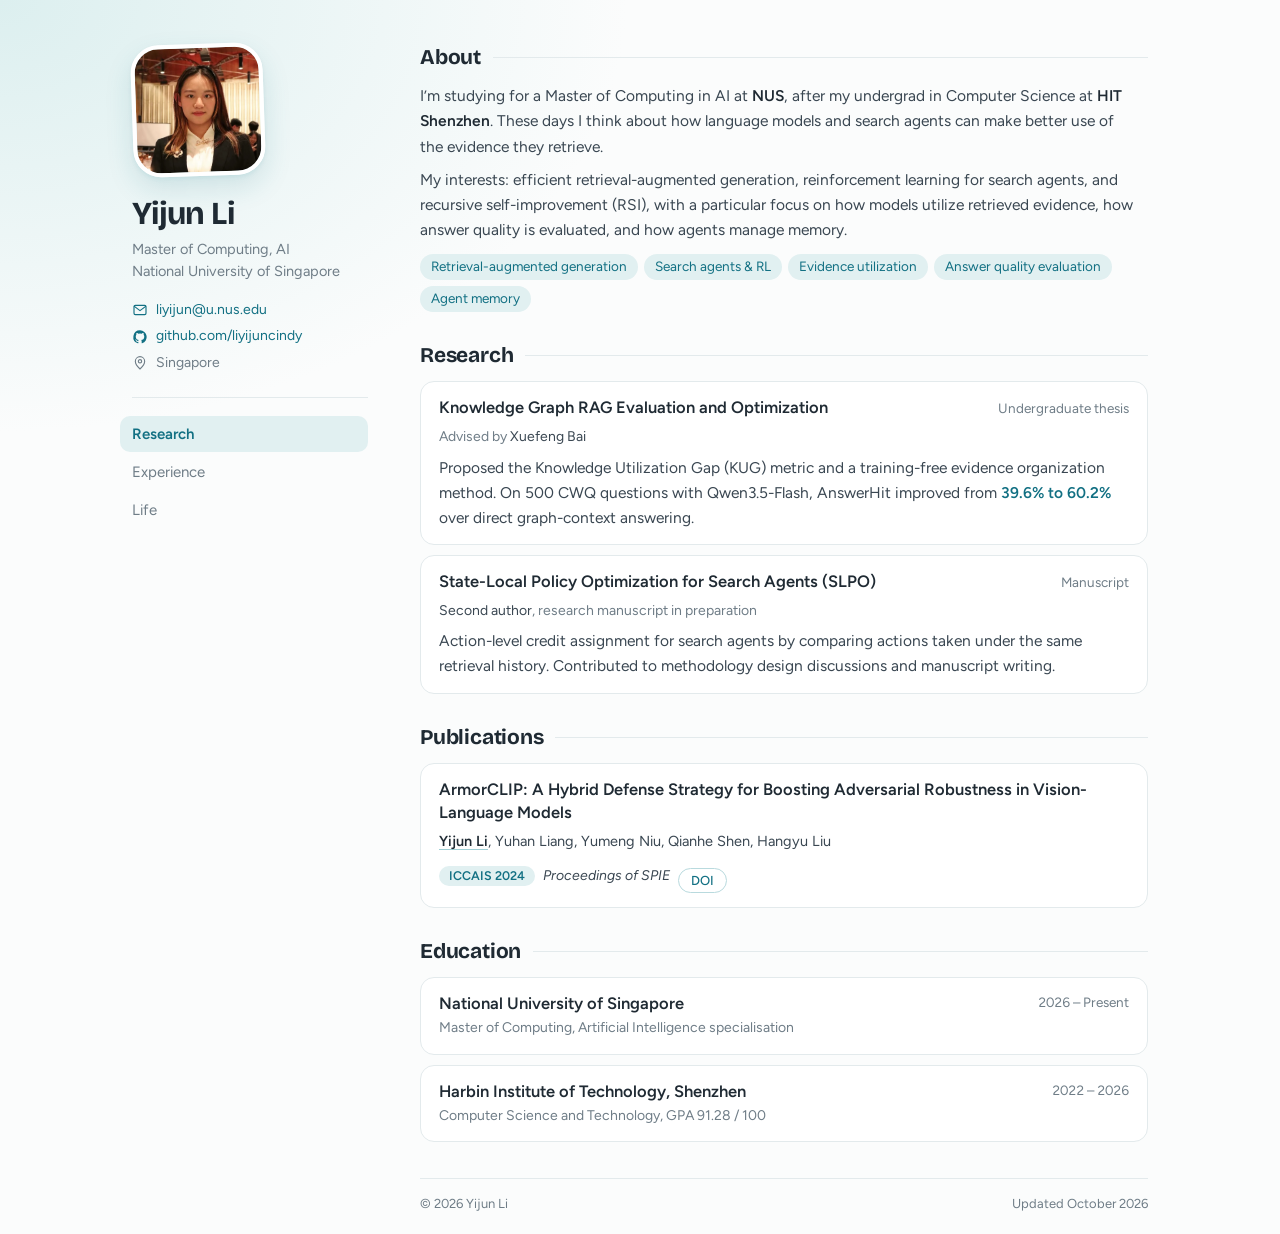
==== commit 58457218: "Move profile and navigation back to a left sidebar; tighten spacing Co-Authored-By: Claude Opus 5.5 " ====
--- a/index.html
+++ b/index.html
@@ -21,34 +21,24 @@
 </head>
 <body>
   <a class="skip" href="#main">Skip to content</a>
-  <header class="site-header">
-    <div class="wrap">
-      <a class="brand" href="index.html">Yijun Li</a>
+  <div class="layout">
+    <aside class="profile" aria-label="Profile">
+      <img class="portrait" src="assets/profile/yijun-li-square.webp" alt="Portrait of Yijun Li" width="132" height="132" decoding="async">
+      <h1><a href="index.html">Yijun Li</a></h1>
+      <p class="role">Master of Computing, AI<br>National University of Singapore</p>
+      <ul class="contact">
+        <li><a href="mailto:liyijun@u.nus.edu"><svg viewBox="0 0 24 24" aria-hidden="true"><rect x="3" y="5" width="18" height="14" rx="2"/><path d="m3.5 6.5 8.5 6.5 8.5-6.5"/></svg>liyijun@u.nus.edu</a></li>
+        <li><a href="https://github.com/liyijuncindy"><svg class="gh" viewBox="0 0 24 24" aria-hidden="true"><path d="M12 2a10 10 0 0 0-3.16 19.49c.5.09.68-.22.68-.48v-1.7c-2.78.6-3.37-1.34-3.37-1.34-.45-1.16-1.1-1.46-1.1-1.46-.9-.62.07-.61.07-.61 1 .07 1.53 1.03 1.53 1.03.9 1.52 2.34 1.08 2.91.83.09-.65.35-1.08.63-1.33-2.22-.25-4.55-1.11-4.55-4.94 0-1.09.39-1.98 1.03-2.68-.1-.25-.45-1.27.1-2.64 0 0 .84-.27 2.75 1.02a9.5 9.5 0 0 1 5 0c1.91-1.3 2.75-1.02 2.75-1.02.55 1.37.2 2.39.1 2.64.64.7 1.03 1.59 1.03 2.68 0 3.84-2.34 4.68-4.57 4.93.36.31.68.92.68 1.85v2.74c0 .27.18.58.69.48A10 10 0 0 0 12 2Z"/></svg>github.com/liyijuncindy</a></li>
+        <li><svg viewBox="0 0 24 24" aria-hidden="true"><path d="M12 21s-7-6.2-7-11.5a7 7 0 0 1 14 0C19 14.8 12 21 12 21Z"/><circle cx="12" cy="9.5" r="2.5"/></svg>Singapore</li>
+      </ul>
       <nav class="site-nav" aria-label="Main navigation"><a href="index.html" aria-current="page">Research</a><a href="internships.html">Experience</a><a href="interests.html">Life</a></nav>
-    </div>
-  </header>
+    </aside>
   <main id="main">
-    <section class="hero" aria-label="Introduction">
-      <div class="wrap">
-        <img class="portrait" src="assets/profile/yijun-li-square.webp" alt="Portrait of Yijun Li" width="208" height="208" decoding="async">
-        <div>
-          <h1>Hi, I’m Yijun Li</h1>
-          <p class="role">AI master’s student at the National University of Singapore</p>
-          <p class="bio">I’m studying for a Master of Computing in AI at <strong>NUS</strong>, after my undergrad in Computer Science at <strong>HIT Shenzhen</strong>. These days I think about how language models and search agents can make better use of the evidence they retrieve. Outside research, you’ll find me in the pool or behind a camera — see <a href="interests.html">Life</a>.</p>
-          <ul class="contact">
-            <li><a href="mailto:liyijun@u.nus.edu"><svg viewBox="0 0 24 24" aria-hidden="true"><rect x="3" y="5" width="18" height="14" rx="2"/><path d="m3.5 6.5 8.5 6.5 8.5-6.5"/></svg>Email</a></li>
-            <li><a href="https://github.com/liyijuncindy"><svg class="gh" viewBox="0 0 24 24" aria-hidden="true"><path d="M12 2a10 10 0 0 0-3.16 19.49c.5.09.68-.22.68-.48v-1.7c-2.78.6-3.37-1.34-3.37-1.34-.45-1.16-1.1-1.46-1.1-1.46-.9-.62.07-.61.07-.61 1 .07 1.53 1.03 1.53 1.03.9 1.52 2.34 1.08 2.91.83.09-.65.35-1.08.63-1.33-2.22-.25-4.55-1.11-4.55-4.94 0-1.09.39-1.98 1.03-2.68-.1-.25-.45-1.27.1-2.64 0 0 .84-.27 2.75 1.02a9.5 9.5 0 0 1 5 0c1.91-1.3 2.75-1.02 2.75-1.02.55 1.37.2 2.39.1 2.64.64.7 1.03 1.59 1.03 2.68 0 3.84-2.34 4.68-4.57 4.93.36.31.68.92.68 1.85v2.74c0 .27.18.58.69.48A10 10 0 0 0 12 2Z"/></svg>GitHub</a></li>
-            <li><svg viewBox="0 0 24 24" aria-hidden="true"><path d="M12 21s-7-6.2-7-11.5a7 7 0 0 1 14 0C19 14.8 12 21 12 21Z"/><circle cx="12" cy="9.5" r="2.5"/></svg>Singapore</li>
-          </ul>
-        </div>
-      </div>
-    </section>
-
-    <div class="wrap">
-      <section class="block" aria-labelledby="interests-h">
-        <h2 id="interests-h">What I’m into</h2>
+      <section class="block" aria-labelledby="about-h">
+        <h2 id="about-h">About</h2>
         <div class="block-body">
-          <p>Efficient retrieval-augmented generation, reinforcement learning for search agents, and recursive self-improvement (RSI), with a particular focus on how models utilize retrieved evidence, how answer quality is evaluated, and how agents manage memory.</p>
+          <p>I’m studying for a Master of Computing in AI at <strong>NUS</strong>, after my undergrad in Computer Science at <strong>HIT Shenzhen</strong>. These days I think about how language models and search agents can make better use of the evidence they retrieve.</p>
+          <p class="interests-text">My interests: efficient retrieval-augmented generation, reinforcement learning for search agents, and recursive self-improvement (RSI), with a particular focus on how models utilize retrieved evidence, how answer quality is evaluated, and how agents manage memory.</p>
           <ul class="interests">
             <li>Retrieval-augmented generation</li>
             <li>Search agents &amp; RL</li>
@@ -81,8 +71,7 @@
           <article class="entry">
             <h3><a href="https://doi.org/10.1117/12.3061115" target="_blank" rel="noopener noreferrer">ArmorCLIP: A Hybrid Defense Strategy for Boosting Adversarial Robustness in Vision-Language Models</a></h3>
             <p class="authors"><strong>Yijun Li</strong>, Yuhan Liang, Yumeng Niu, Qianhe Shen, Hangyu Liu</p>
-            <p class="venue"><span class="tag">ICCAIS 2024</span><i>Proceedings of SPIE</i></p>
-            <div class="pub-links"><a class="pill" href="https://doi.org/10.1117/12.3061115" target="_blank" rel="noopener noreferrer">DOI</a></div>
+            <div class="venue"><span class="tag">ICCAIS 2024</span><i>Proceedings of SPIE</i><span class="pub-links"><a class="pill" href="https://doi.org/10.1117/12.3061115" target="_blank" rel="noopener noreferrer">DOI</a></span></div>
           </article>
         </div>
       </section>
@@ -100,10 +89,8 @@
           </div>
         </div>
       </section>
-    </div>
   </main>
-  <footer class="site-footer">
-    <div class="wrap"><span>© 2026 Yijun Li</span><span>Thanks for stopping by</span></div>
-  </footer>
+    <footer class="site-footer"><span>© 2026 Yijun Li</span><span>Updated October 2026</span></footer>
+  </div>
 </body>
 </html>
--- a/styles.css
+++ b/styles.css
@@ -9,167 +9,152 @@
   --accent: #127083;
   --accent-soft: #e1f0f1;
   --rule: #e3eaec;
-  --serif: "Bricolage Grotesque", "PingFang SC", "Microsoft YaHei", -apple-system, sans-serif;
+  --head: "Bricolage Grotesque", "PingFang SC", "Microsoft YaHei", -apple-system, sans-serif;
   --sans: "Figtree", -apple-system, BlinkMacSystemFont, "PingFang SC", "Microsoft YaHei", "Segoe UI", sans-serif;
-  --wrap: 800px;
 }
 * { box-sizing: border-box; }
-html { scroll-behavior: smooth; scroll-padding-top: 88px; -webkit-text-size-adjust: 100%; }
-body { margin: 0; background: var(--bg); color: var(--text); font-family: var(--sans); font-size: 17px; line-height: 1.72; -webkit-font-smoothing: antialiased; }
-h1, h2, h3, h4, h5, p, ul { margin: 0; }
+html { scroll-behavior: smooth; -webkit-text-size-adjust: 100%; }
+body { margin: 0; color: var(--text); font-family: var(--sans); font-size: 15.5px; line-height: 1.62; -webkit-font-smoothing: antialiased;
+  background: radial-gradient(70% 50% at 0% 0%, #dcefef 0%, rgba(220,239,239,0) 70%) no-repeat, var(--bg); }
+h1, h2, h3, h4, p, ul { margin: 0; }
 img { max-width: 100%; }
 a { color: var(--accent); text-decoration: none; }
 a:hover { text-decoration: underline; text-underline-offset: 3px; text-decoration-thickness: 1px; }
-a:focus-visible, button:focus-visible { outline: 2px solid var(--accent); outline-offset: 3px; border-radius: 3px; }
+a:focus-visible, button:focus-visible { outline: 2px solid var(--accent); outline-offset: 3px; border-radius: 4px; }
 strong { color: var(--ink); font-weight: 600; }
 .skip { position: absolute; top: -80px; left: 16px; background: var(--ink); color: #fff; padding: 8px 14px; z-index: 20; }
 .skip:focus { top: 12px; }
-.wrap { max-width: var(--wrap); margin: 0 auto; padding: 0 32px; }
 
-/* Header */
-.site-header { position: sticky; top: 0; z-index: 10; background: rgba(251,252,252,.9); backdrop-filter: saturate(1.4) blur(10px); -webkit-backdrop-filter: saturate(1.4) blur(10px); border-bottom: 1px solid var(--rule); }
-.site-header .wrap { display: flex; align-items: center; justify-content: space-between; gap: 24px; height: 64px; }
-.brand { font-family: var(--serif); font-size: 21px; font-weight: 700; color: var(--ink); letter-spacing: -.01em; }
-.brand:hover { text-decoration: none; color: var(--accent); }
-.site-nav { display: flex; gap: 6px; }
-.site-nav a { color: var(--muted); font-size: 15px; padding: 6px 14px; border-radius: 999px; }
-.site-nav a:hover { color: var(--ink); background: var(--band); text-decoration: none; }
-.site-nav a[aria-current="page"] { color: var(--accent); background: var(--accent-soft); font-weight: 500; }
+/* Layout: profile on the left, content on the right */
+.layout { max-width: 1080px; margin: 0 auto; padding: 44px 32px 20px; display: grid; grid-template-columns: 236px minmax(0, 1fr); column-gap: 52px; }
+.profile { position: sticky; top: 40px; align-self: start; }
+main { min-width: 0; }
 
-/* Hero (home) */
-.hero { background: radial-gradient(120% 90% at 85% 0%, #d6ecee 0%, rgba(214,236,238,0) 60%), linear-gradient(180deg, #f1f8f8 0%, var(--bg) 100%); }
-.hero .wrap { display: grid; grid-template-columns: 168px minmax(0, 1fr); gap: 44px; align-items: center; padding-top: 72px; padding-bottom: 56px; }
-.portrait { width: 168px; height: 168px; object-fit: cover; border-radius: 32px; border: 5px solid #fff; box-shadow: 0 2px 4px rgba(18,112,131,.08), 0 14px 32px rgba(18,112,131,.14); display: block; transform: rotate(-2deg); }
-.hero h1 { font-family: var(--serif); font-weight: 700; font-size: 46px; line-height: 1.1; letter-spacing: -.025em; color: var(--ink); }
-.hero .role { margin-top: 10px; font-size: 18px; color: var(--muted); line-height: 1.5; }
-.hero .org { color: var(--muted); font-size: 16px; }
-.hero .bio { margin-top: 20px; max-width: 62ch; font-size: 16px; }
-.contact { list-style: none; padding: 0; display: flex; flex-wrap: wrap; gap: 10px 10px; margin-top: 24px; font-size: 15px; }
-.contact li { display: flex; align-items: center; gap: 8px; color: var(--muted); }
-.contact li:last-child { padding-left: 4px; }
-.contact svg { width: 17px; height: 17px; flex-shrink: 0; fill: none; stroke: currentColor; stroke-width: 1.7; stroke-linecap: round; stroke-linejoin: round; }
-.contact a { display: inline-flex; align-items: center; gap: 8px; color: var(--accent); background: #fff; border: 1px solid var(--rule); padding: 5px 14px; border-radius: 999px; }
-.contact a:hover { text-decoration: none; border-color: #a9d0d5; background: var(--accent-soft); }
+.portrait { display: block; width: 132px; height: 132px; object-fit: cover; border-radius: 28px; border: 4px solid #fff; box-shadow: 0 2px 4px rgba(18,112,131,.08), 0 12px 28px rgba(18,112,131,.14); transform: rotate(-2deg); margin-bottom: 20px; }
+.profile h1 { font-family: var(--head); font-size: 32px; font-weight: 700; line-height: 1.1; letter-spacing: -.02em; }
+.profile h1 a { color: var(--ink); }
+.profile h1 a:hover { text-decoration: none; color: var(--accent); }
+.role { margin-top: 8px; font-size: 14.5px; color: var(--muted); line-height: 1.5; }
+.contact { list-style: none; padding: 0; margin-top: 16px; display: grid; gap: 4px; font-size: 14px; }
+.contact li { display: flex; align-items: center; gap: 8px; color: var(--muted); min-width: 0; }
+.contact a { display: inline-flex; align-items: center; gap: 8px; min-width: 0; overflow-wrap: anywhere; }
+.contact svg { width: 16px; height: 16px; flex-shrink: 0; fill: none; stroke: currentColor; stroke-width: 1.7; stroke-linecap: round; stroke-linejoin: round; }
 .contact .gh { fill: currentColor; stroke: none; }
 
-/* Page title (inner pages) */
-.page-title { background: linear-gradient(180deg, #eef7f7 0%, var(--bg) 100%); }
-.page-title .wrap { padding-top: 64px; padding-bottom: 16px; }
-.page-title h1 { font-family: var(--serif); font-weight: 700; font-size: 40px; line-height: 1.15; letter-spacing: -.015em; color: var(--ink); }
-.page-title p { margin-top: 10px; color: var(--muted); max-width: 62ch; }
+.site-nav { display: grid; gap: 2px; margin-top: 22px; padding-top: 18px; border-top: 1px solid var(--rule); }
+.site-nav a { color: var(--muted); font-size: 15px; padding: 6px 12px; margin-left: -12px; border-radius: 10px; }
+.site-nav a:hover { color: var(--ink); background: rgba(18,112,131,.06); text-decoration: none; }
+.site-nav a[aria-current="page"] { color: var(--accent); background: var(--accent-soft); font-weight: 600; }
 
-/* CV-style blocks */
-main { padding-bottom: 32px; }
-.block { padding: 40px 0 8px; }
-.block > h2 { font-family: var(--serif); font-size: 26px; font-weight: 700; color: var(--ink); line-height: 1.3; letter-spacing: -.015em; margin-bottom: 18px; display: flex; align-items: center; gap: 12px; }
+/* Sections */
+.block + .block { margin-top: 30px; }
+.block > h2 { font-family: var(--head); font-size: 21px; font-weight: 700; color: var(--ink); line-height: 1.3; letter-spacing: -.01em; margin-bottom: 12px; display: flex; align-items: center; gap: 12px; }
 .block > h2::after { content: ""; flex: 1; height: 1px; background: var(--rule); }
-.block-body { min-width: 0; }
-.block-body > p { max-width: 68ch; }
+.block-body > p { max-width: 72ch; }
 
-.interests { list-style: none; padding: 0; display: flex; flex-wrap: wrap; gap: 8px; margin-top: 18px; }
-.interests li { font-size: 14px; color: var(--accent); background: var(--accent-soft); padding: 4px 12px; border-radius: 999px; }
+.interests { list-style: none; padding: 0; display: flex; flex-wrap: wrap; gap: 6px; margin-top: 12px; }
+.interests li { font-size: 13.5px; color: var(--accent); background: var(--accent-soft); padding: 2px 11px; border-radius: 999px; }
 
-.entry { padding: 22px 24px; background: #fff; border: 1px solid var(--rule); border-radius: 16px; }
-.entry + .entry { margin-top: 14px; }
-.entry-head { display: flex; justify-content: space-between; align-items: baseline; gap: 24px; }
-.entry h3 { font-size: 18.5px; font-weight: 600; color: var(--ink); line-height: 1.45; }
+.entry, .edu { padding: 14px 18px; background: #fff; border: 1px solid var(--rule); border-radius: 14px; }
+.entry + .entry, .edu + .edu { margin-top: 10px; }
+.entry-head { display: flex; justify-content: space-between; align-items: baseline; gap: 20px; }
+.entry h3, .edu h3 { font-size: 16.5px; font-weight: 600; color: var(--ink); line-height: 1.4; }
 .entry h3 a { color: var(--ink); }
 .entry h3 a:hover { color: var(--accent); }
-.date { flex-shrink: 0; color: var(--muted); font-size: 14.5px; font-variant-numeric: tabular-nums; white-space: nowrap; }
-.sub { margin-top: 4px; color: var(--muted); font-size: 15px; }
+.date { flex-shrink: 0; color: var(--muted); font-size: 13.5px; font-variant-numeric: tabular-nums; white-space: nowrap; }
+.sub { margin-top: 2px; color: var(--muted); font-size: 14px; }
 .sub em { font-style: normal; color: var(--text); }
-.entry > p { margin-top: 10px; max-width: 68ch; }
-.entry ul { margin-top: 10px; padding-left: 20px; max-width: 70ch; }
-.entry li + li { margin-top: 6px; }
-.entry li::marker { color: #a3adb9; }
+.entry > p { margin-top: 6px; }
+.entry ul { margin-top: 6px; padding-left: 18px; }
+.entry li + li { margin-top: 3px; }
+.entry li::marker { color: #a3b3ba; }
 .highlight { color: var(--accent); font-weight: 600; }
 
-.authors { margin-top: 6px; font-size: 15px; }
+.authors { margin-top: 4px; font-size: 14.5px; }
 .authors strong { text-decoration: underline; text-underline-offset: 3px; text-decoration-color: #9fcfd5; }
-.venue { margin-top: 4px; font-size: 15px; color: var(--muted); }
-.venue i { font-style: italic; color: var(--text); }
-.pub-links { display: flex; gap: 8px; margin-top: 12px; }
-.pill { display: inline-block; font-size: 13.5px; font-weight: 500; padding: 3px 14px; border: 1px solid #b9dade; border-radius: 999px; color: var(--accent); }
+.venue { margin-top: 6px; font-size: 14px; color: var(--muted); display: flex; flex-wrap: wrap; align-items: center; gap: 8px; }
+.venue i { color: var(--text); }
+.pub-links { display: inline-flex; }
+.entry .pub-links { margin-top: 8px; }
+.tag { display: inline-block; font-size: 12.5px; font-weight: 600; color: var(--accent); background: var(--accent-soft); padding: 0 10px; border-radius: 999px; }
+.pill { display: inline-block; font-size: 13px; font-weight: 500; padding: 1px 12px; border: 1px solid #b9dade; border-radius: 999px; color: var(--accent); }
 .pill:hover { text-decoration: none; background: var(--accent-soft); border-color: var(--accent); }
-.tag { display: inline-block; font-size: 12.5px; font-weight: 600; color: var(--accent); background: var(--accent-soft); padding: 1px 10px; border-radius: 999px; margin-right: 8px; vertical-align: 2px; }
 
-.edu { padding: 18px 24px; background: #fff; border: 1px solid var(--rule); border-radius: 16px; display: grid; grid-template-columns: minmax(0, 1fr) auto; gap: 2px 24px; }
-.edu + .edu { margin-top: 14px; }
-.edu h3 { font-size: 17px; font-weight: 600; color: var(--ink); }
-.edu .sub { grid-column: 1 / -1; margin-top: 0; }
+.edu { display: grid; grid-template-columns: minmax(0, 1fr) auto; column-gap: 20px; }
+.edu .sub { grid-column: 1 / -1; }
 
-/* Footer */
-.site-footer { margin-top: 40px; }
-.site-footer .wrap { background: linear-gradient(var(--rule), var(--rule)) top / calc(100% - 64px) 1px no-repeat; }
-@media (max-width: 600px) { .site-footer .wrap { background-size: calc(100% - 32px) 1px; } }
-.site-footer .wrap { display: flex; justify-content: space-between; gap: 16px; flex-wrap: wrap; padding-top: 22px; padding-bottom: 22px; font-size: 14px; color: var(--muted); }
+.site-footer { grid-column: 2; display: flex; justify-content: space-between; gap: 16px; flex-wrap: wrap; margin-top: 36px; padding-top: 14px; border-top: 1px solid var(--rule); font-size: 13px; color: var(--muted); }
 
 /* Life page */
-.swim-intro { max-width: 68ch; }
-.photo-grid { display: grid; grid-template-columns: repeat(3, minmax(0, 1fr)); gap: 12px; }
-.swimming-gallery { margin: 24px 0 8px; }
-.photo-trigger { display: block; width: 100%; padding: 0; margin: 0; border: 0; background: var(--band); cursor: zoom-in; border-radius: 14px; overflow: hidden; aspect-ratio: 3 / 2; }
+.swim-intro { max-width: 72ch; }
+.photo-grid { display: grid; grid-template-columns: repeat(4, minmax(0, 1fr)); gap: 8px; }
+.swimming-gallery { grid-template-columns: repeat(3, minmax(0, 1fr)); margin: 12px 0 4px; }
+.photo-trigger { display: block; width: 100%; padding: 0; margin: 0; border: 0; background: var(--band); cursor: zoom-in; border-radius: 10px; overflow: hidden; aspect-ratio: 3 / 2; }
 .photo-trigger img { display: block; width: 100%; height: 100%; object-fit: cover; transition: transform .4s ease, filter .2s; }
 .photo-trigger:hover img { transform: scale(1.03); filter: brightness(.96); }
 .photo-trigger[data-full$="photo-15.webp"] img { object-position: 50% 65%; }
 .photo-trigger[hidden] { display: none; }
-.sub-heading { font-family: var(--serif); font-size: 19px; font-weight: 700; color: var(--ink); margin: 36px 0 12px; }
-.results { list-style: none; padding: 4px 24px; background: #fff; border: 1px solid var(--rule); border-radius: 16px; }
-.result { display: grid; grid-template-columns: 56px minmax(0, 1fr); gap: 16px; padding: 16px 0; }
+.swim-cols { display: grid; grid-template-columns: minmax(0, 1.5fr) minmax(0, 1fr); gap: 18px; margin-top: 16px; align-items: start; }
+.sub-heading { font-family: var(--head); font-size: 16px; font-weight: 700; color: var(--ink); margin: 18px 0 8px; }
+.swim-cols .sub-heading { margin-top: 0; }
+.results { list-style: none; padding: 2px 16px; background: #fff; border: 1px solid var(--rule); border-radius: 14px; }
+.result { display: grid; grid-template-columns: 42px minmax(0, 1fr); gap: 10px; padding: 9px 0; }
 .result + .result { border-top: 1px solid var(--rule); }
-.result .year { color: var(--muted); font-size: 14px; font-variant-numeric: tabular-nums; padding-top: 2px; }
-.result h4 { font-size: 16px; font-weight: 600; color: var(--ink); line-height: 1.5; }
-.result .zh { font-size: 13px; color: var(--muted); }
-.medals { display: flex; flex-wrap: wrap; gap: 8px 16px; margin-top: 8px; font-size: 14px; }
-.medal { display: inline-flex; align-items: center; gap: 7px; }
-.medal::before { content: ""; width: 10px; height: 10px; border-radius: 50%; background: var(--c); box-shadow: inset 0 0 0 1px rgba(0,0,0,.12); }
+.result .year { color: var(--muted); font-size: 13px; font-variant-numeric: tabular-nums; padding-top: 1px; }
+.result h4 { font-size: 14.5px; font-weight: 600; color: var(--ink); line-height: 1.4; }
+.result .zh { font-size: 12px; color: var(--muted); }
+.medals { display: flex; flex-wrap: wrap; gap: 2px 14px; margin-top: 3px; font-size: 13.5px; }
+.medal { display: inline-flex; align-items: center; gap: 6px; }
+.medal::before { content: ""; width: 9px; height: 9px; border-radius: 50%; background: var(--c); box-shadow: inset 0 0 0 1px rgba(0,0,0,.12); }
 .gold { --c: #d4a72c; } .silver { --c: #aeb6c0; } .bronze { --c: #b87a4b; }
 .medal b { font-weight: 600; color: var(--ink); }
-.affil { font-weight: 600; color: var(--ink); }
-.affil + .date { display: block; margin-top: 2px; }
-.community { margin-top: 10px; max-width: 68ch; }
+.community-card { padding: 14px 16px; background: #fff; border: 1px solid var(--rule); border-radius: 14px; }
+.affil { display: block; font-weight: 600; color: var(--ink); line-height: 1.4; }
+.community-card .date { display: block; margin-top: 2px; }
+.community { margin-top: 8px; font-size: 14.5px; }
 
-.gallery-bar { display: flex; flex-wrap: wrap; align-items: center; justify-content: space-between; gap: 12px; margin-bottom: 20px; }
+.gallery-bar { display: flex; flex-wrap: wrap; align-items: center; justify-content: space-between; gap: 8px; margin-bottom: 12px; }
 .gallery-filters { display: flex; flex-wrap: wrap; gap: 6px; }
-.gallery-filter { font: inherit; font-size: 14px; padding: 4px 12px; border: 1px solid var(--rule); border-radius: 999px; color: var(--muted); background: #fff; cursor: pointer; }
+.gallery-filter { font: inherit; font-size: 13.5px; padding: 2px 12px; border: 1px solid var(--rule); border-radius: 999px; color: var(--muted); background: #fff; cursor: pointer; }
 .gallery-filter:hover { color: var(--ink); border-color: #c4ccd6; }
 .gallery-filter[aria-pressed="true"] { color: #fff; background: var(--accent); border-color: var(--accent); }
-#gallery-count { font-size: 14px; color: var(--muted); }
+#gallery-count { font-size: 13.5px; color: var(--muted); }
 
 .viewing-photo { overflow: hidden; }
-.photo-viewer { width: min(1160px, 96vw); max-width: 96vw; height: min(900px, 94dvh); max-height: 94dvh; border: 0; border-radius: 10px; padding: 14px 18px; background: #12171e; color: #f2f4f7; }
+.photo-viewer { width: min(1160px, 96vw); max-width: 96vw; height: min(900px, 94dvh); max-height: 94dvh; border: 0; border-radius: 12px; padding: 14px 18px; background: #12191d; color: #f2f4f7; }
 .photo-viewer[open] { display: flex; flex-direction: column; }
-.photo-viewer::backdrop { background: rgba(10, 14, 20, .86); }
+.photo-viewer::backdrop { background: rgba(10, 16, 20, .86); }
 .viewer-top, .viewer-bottom { display: flex; align-items: center; justify-content: space-between; gap: 12px; flex-shrink: 0; }
 .viewer-top { padding-bottom: 10px; }
 .viewer-top span, .viewer-bottom p { color: #b9c2cd; font-size: 13px; }
 .viewer-bottom { padding-top: 10px; }
 .viewer-bottom p { text-align: center; line-height: 1.5; }
-.photo-viewer button { cursor: pointer; border: 1px solid rgba(255,255,255,.18); border-radius: 6px; background: transparent; color: inherit; font: inherit; font-size: 13px; padding: 6px 12px; flex-shrink: 0; }
+.photo-viewer button { cursor: pointer; border: 1px solid rgba(255,255,255,.18); border-radius: 999px; background: transparent; color: inherit; font: inherit; font-size: 13px; padding: 5px 14px; flex-shrink: 0; }
 .photo-viewer button:hover { background: rgba(255,255,255,.08); }
 .viewer-stage { flex: 1; min-height: 0; display: flex; align-items: center; justify-content: center; }
 .viewer-stage img { display: block; max-width: 100%; max-height: 100%; object-fit: contain; border-radius: 4px; }
 
 /* Responsive */
-@media (max-width: 860px) {
-  .hero .wrap { grid-template-columns: 1fr; gap: 28px; padding-top: 44px; padding-bottom: 32px; }
-  .portrait { width: 132px; height: 132px; border-radius: 26px; }
-  .hero h1 { font-size: 40px; }
+@media (max-width: 960px) {
+  .photo-grid { grid-template-columns: repeat(3, minmax(0, 1fr)); }
+  .swim-cols { grid-template-columns: 1fr; }
 }
-@media (max-width: 600px) {
-  .wrap { padding: 0 16px; }
-  .site-header .wrap { height: auto; padding-top: 10px; padding-bottom: 10px; flex-direction: column; align-items: flex-start; gap: 4px; }
-  .site-nav { margin-left: -12px; }
-  .site-nav a { padding: 4px 12px; }
-  .hero h1 { font-size: 36px; }
-  .page-title h1 { font-size: 32px; }
-  .entry-head { flex-direction: column; gap: 2px; }
+@media (max-width: 760px) {
+  .layout { grid-template-columns: 1fr; padding: 24px 16px 16px; }
+  .profile { position: static; display: grid; grid-template-columns: 76px minmax(0, 1fr); column-gap: 16px; align-items: center; margin-bottom: 24px; }
+  .portrait { width: 76px; height: 76px; border-radius: 20px; border-width: 3px; margin: 0; grid-row: span 2; }
+  .profile h1 { font-size: 26px; }
+  .role { margin-top: 2px; font-size: 13.5px; }
+  .contact { grid-column: 1 / -1; display: flex; flex-wrap: wrap; gap: 4px 16px; margin-top: 14px; }
+  .site-nav { grid-column: 1 / -1; display: flex; gap: 4px; margin-top: 12px; padding-top: 12px; }
+  .site-nav a { margin-left: 0; padding: 5px 12px; }
+  .site-nav a:first-child { margin-left: -12px; }
+  .site-footer { grid-column: 1; }
+  .entry-head { flex-direction: column; gap: 0; }
   .edu { grid-template-columns: 1fr; }
-  .photo-grid { grid-template-columns: repeat(2, minmax(0, 1fr)); gap: 8px; }
-  .result { grid-template-columns: 44px minmax(0, 1fr); gap: 10px; }
-  .entry, .edu { padding: 18px; }
-  .results { padding: 4px 16px; }
-  body { font-size: 16px; }
+  .entry, .edu { padding: 12px 14px; }
+  .photo-grid { grid-template-columns: repeat(2, minmax(0, 1fr)); gap: 6px; }
+  .swimming-gallery { grid-template-columns: repeat(3, minmax(0, 1fr)); }
   .viewer-bottom p { display: none; }
   .photo-viewer { padding: 10px; }
 }
@@ -179,6 +164,7 @@
   .photo-trigger:hover img { transform: none; }
 }
 @media print {
-  .site-header, .site-footer, .skip { display: none; }
-  .hero, .page-title { background: none; }
+  .site-nav, .skip { display: none; }
+  .profile { position: static; }
 }
+.interests-text { margin-top: 8px; max-width: 72ch; }
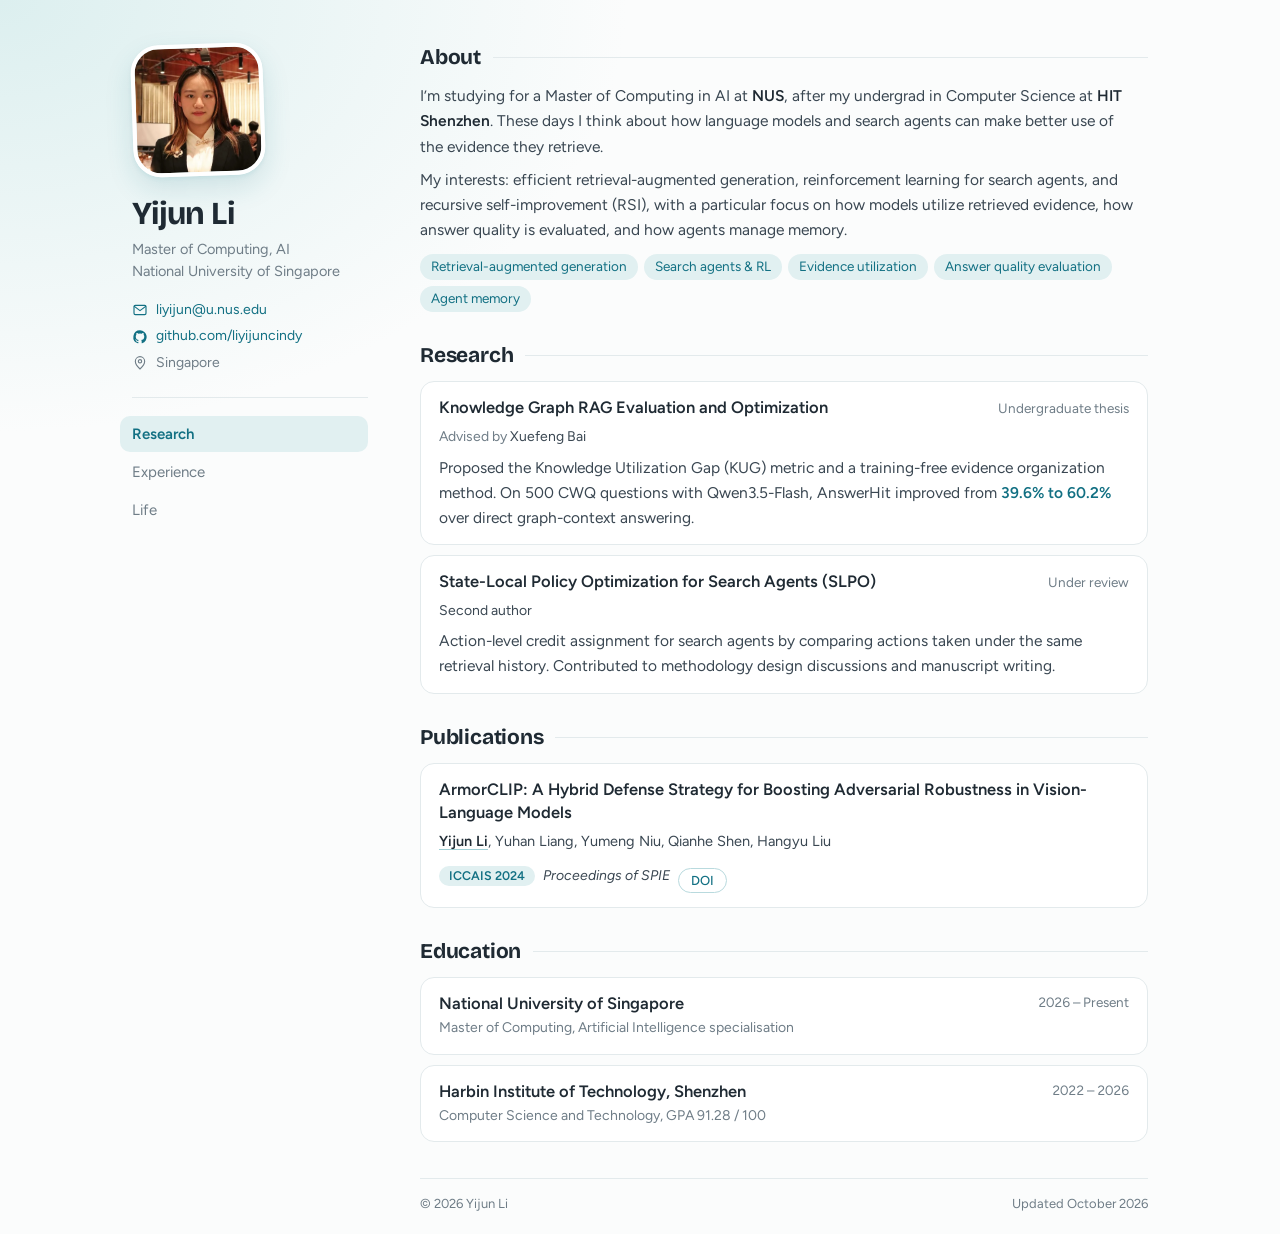
==== commit 6f883530: "Mark SLPO as under review Co-Authored-By: Claude Opus 5.5 <noreply@anthropic.com> Claude-Session: ht" ====
--- a/index.html
+++ b/index.html
@@ -17,7 +17,7 @@
   <link rel="preconnect" href="https://fonts.googleapis.com">
   <link rel="preconnect" href="https://fonts.gstatic.com" crossorigin>
   <link rel="stylesheet" href="https://fonts.googleapis.com/css2?family=Bricolage+Grotesque:opsz,wght@12..96,700&family=Figtree:wght@400;500;600&display=swap">
-  <link rel="stylesheet" href="styles.css">
+  <link rel="stylesheet" href="styles.css?v=3">
 </head>
 <body>
   <a class="skip" href="#main">Skip to content</a>
@@ -58,8 +58,8 @@
             <p>Proposed the Knowledge Utilization Gap (KUG) metric and a training-free evidence organization method. On 500 CWQ questions with Qwen3.5-Flash, AnswerHit improved from <span class="highlight">39.6% to 60.2%</span> over direct graph-context answering.</p>
           </article>
           <article class="entry">
-            <div class="entry-head"><h3>State-Local Policy Optimization for Search Agents (SLPO)</h3><span class="date">Manuscript</span></div>
-            <p class="sub"><em>Second author</em>, research manuscript in preparation</p>
+            <div class="entry-head"><h3>State-Local Policy Optimization for Search Agents (SLPO)</h3><span class="date">Under review</span></div>
+            <p class="sub"><em>Second author</em></p>
             <p>Action-level credit assignment for search agents by comparing actions taken under the same retrieval history. Contributed to methodology design discussions and manuscript writing.</p>
           </article>
         </div>
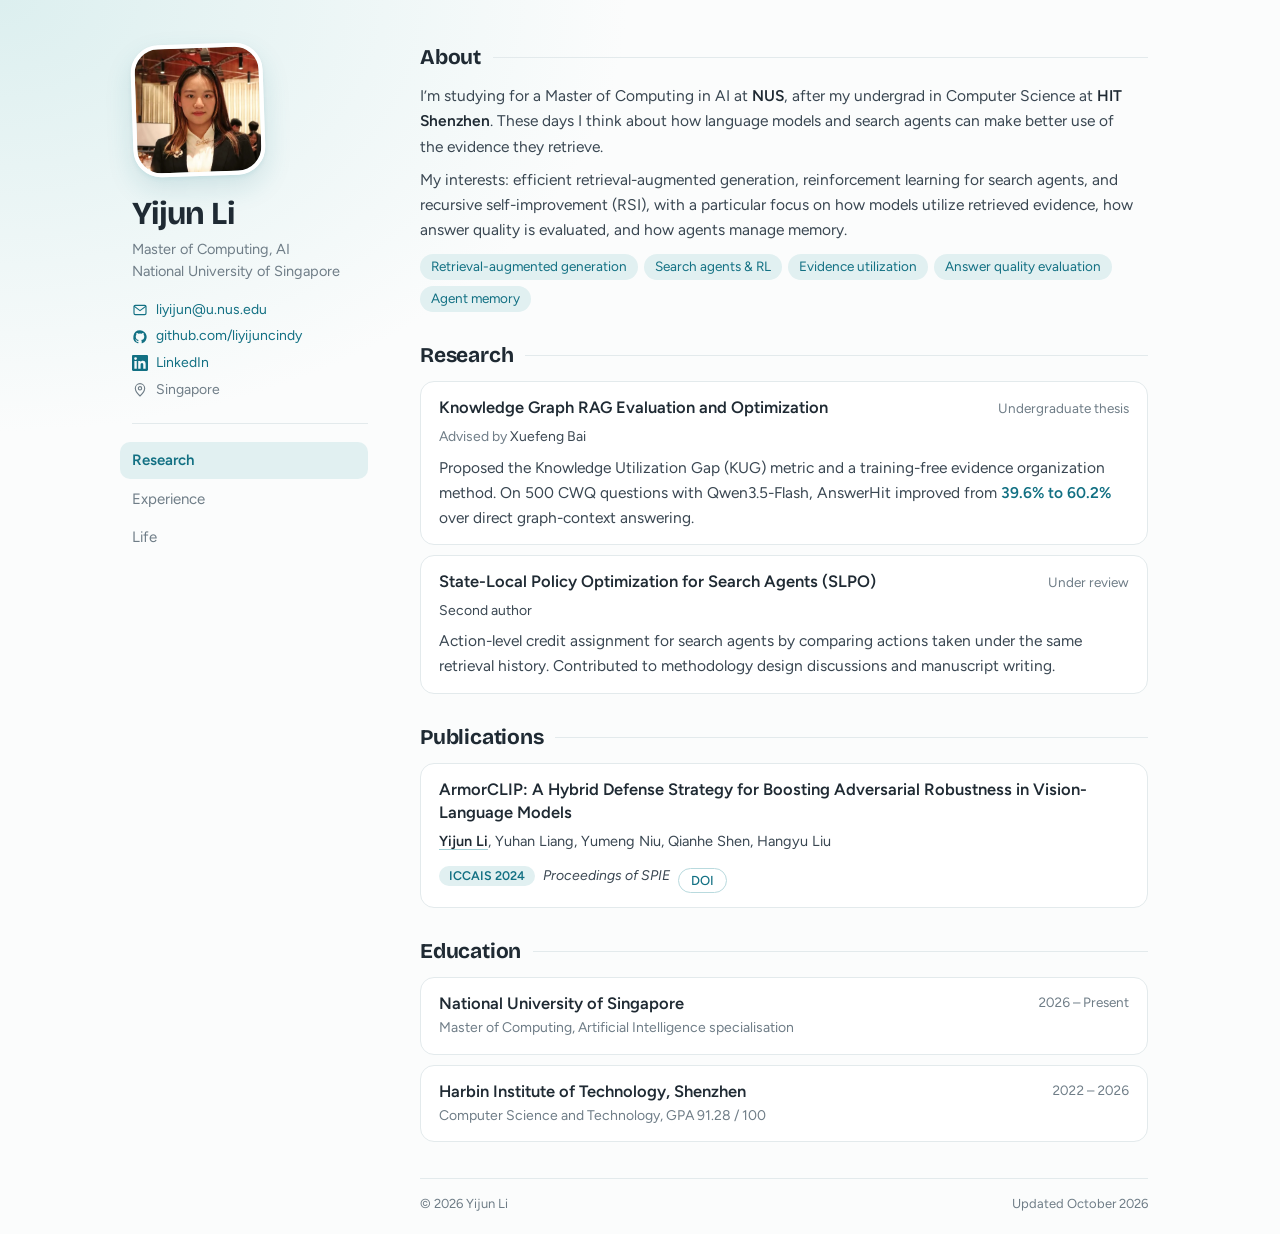
==== commit d24483da: "Add LinkedIn link Co-Authored-By: Claude Opus 5.5 <noreply@anthropic.com> Claude-Session: https://cl" ====
--- a/index.html
+++ b/index.html
@@ -29,6 +29,7 @@
       <ul class="contact">
         <li><a href="mailto:liyijun@u.nus.edu"><svg viewBox="0 0 24 24" aria-hidden="true"><rect x="3" y="5" width="18" height="14" rx="2"/><path d="m3.5 6.5 8.5 6.5 8.5-6.5"/></svg>liyijun@u.nus.edu</a></li>
         <li><a href="https://github.com/liyijuncindy"><svg class="gh" viewBox="0 0 24 24" aria-hidden="true"><path d="M12 2a10 10 0 0 0-3.16 19.49c.5.09.68-.22.68-.48v-1.7c-2.78.6-3.37-1.34-3.37-1.34-.45-1.16-1.1-1.46-1.1-1.46-.9-.62.07-.61.07-.61 1 .07 1.53 1.03 1.53 1.03.9 1.52 2.34 1.08 2.91.83.09-.65.35-1.08.63-1.33-2.22-.25-4.55-1.11-4.55-4.94 0-1.09.39-1.98 1.03-2.68-.1-.25-.45-1.27.1-2.64 0 0 .84-.27 2.75 1.02a9.5 9.5 0 0 1 5 0c1.91-1.3 2.75-1.02 2.75-1.02.55 1.37.2 2.39.1 2.64.64.7 1.03 1.59 1.03 2.68 0 3.84-2.34 4.68-4.57 4.93.36.31.68.92.68 1.85v2.74c0 .27.18.58.69.48A10 10 0 0 0 12 2Z"/></svg>github.com/liyijuncindy</a></li>
+        <li><a href="https://www.linkedin.com/in/yijun-li-166a49435/" target="_blank" rel="noopener noreferrer"><svg class="gh" viewBox="0 0 24 24" aria-hidden="true"><path d="M20.45 20.45h-3.56v-5.57c0-1.33-.02-3.04-1.85-3.04-1.85 0-2.14 1.45-2.14 2.94v5.67H9.35V9h3.41v1.56h.05c.48-.9 1.64-1.85 3.37-1.85 3.6 0 4.27 2.37 4.27 5.46v6.28ZM5.34 7.43a2.06 2.06 0 1 1 0-4.13 2.06 2.06 0 0 1 0 4.13ZM7.12 20.45H3.56V9h3.56v11.45ZM22.22 0H1.77C.79 0 0 .77 0 1.73v20.54C0 23.23.79 24 1.77 24h20.45c.98 0 1.78-.77 1.78-1.73V1.73C24 .77 23.2 0 22.22 0Z"/></svg>LinkedIn</a></li>
         <li><svg viewBox="0 0 24 24" aria-hidden="true"><path d="M12 21s-7-6.2-7-11.5a7 7 0 0 1 14 0C19 14.8 12 21 12 21Z"/><circle cx="12" cy="9.5" r="2.5"/></svg>Singapore</li>
       </ul>
       <nav class="site-nav" aria-label="Main navigation"><a href="index.html" aria-current="page">Research</a><a href="internships.html">Experience</a><a href="interests.html">Life</a></nav>
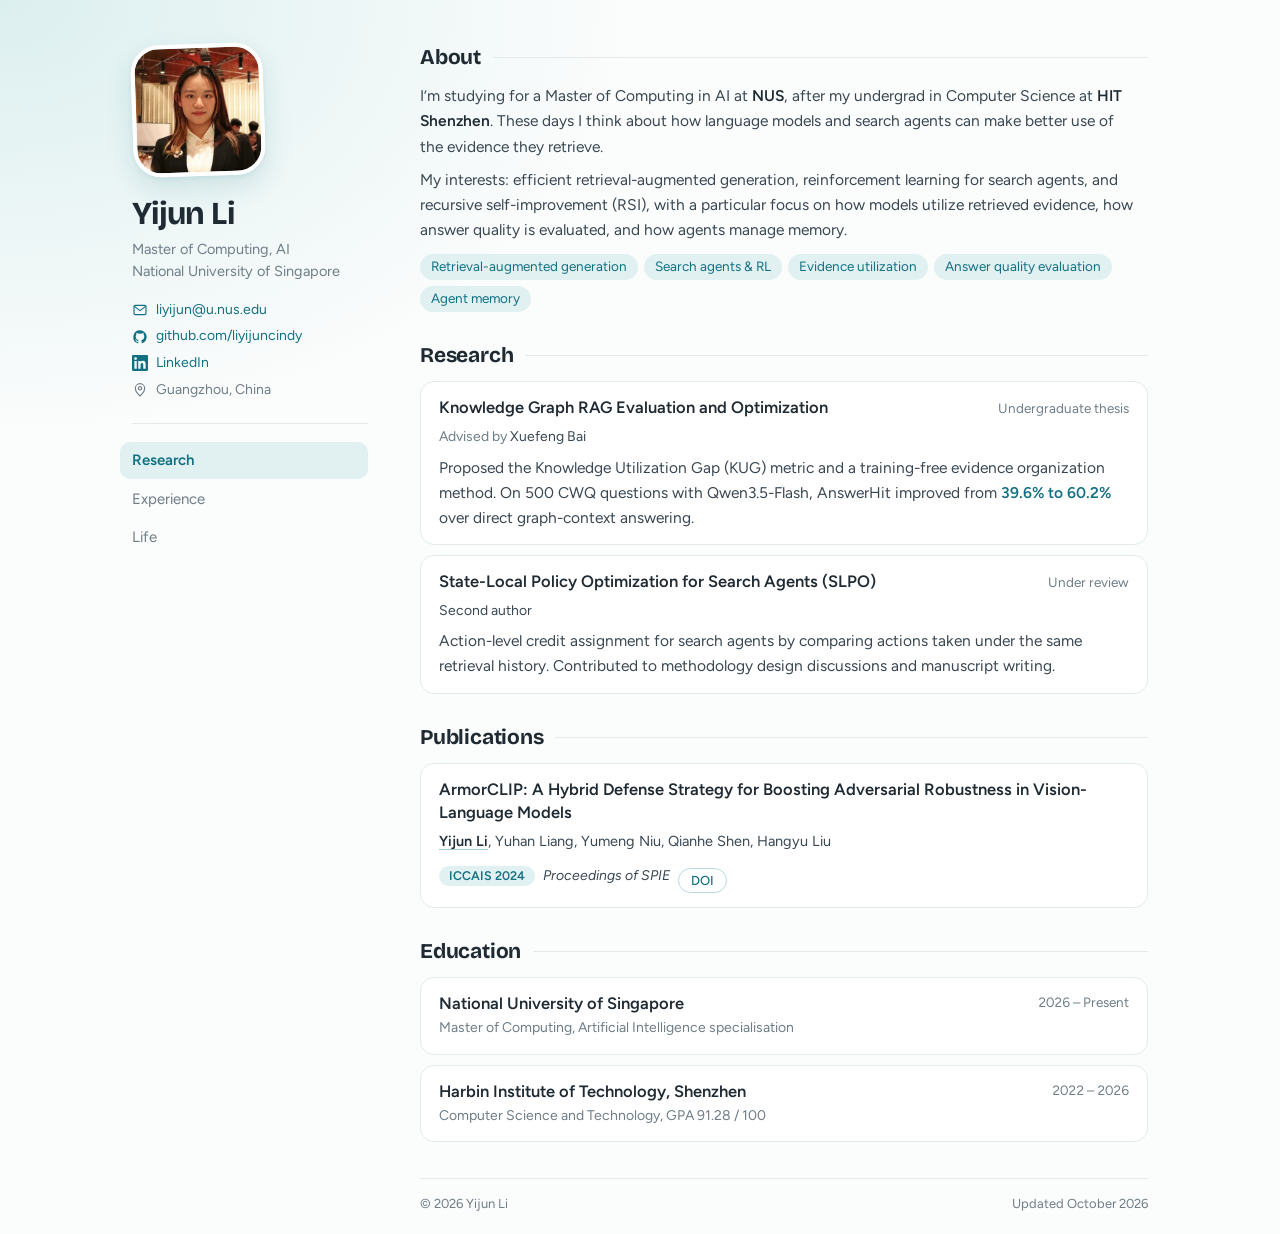
==== commit cba68d67: "Change listed location to Guangzhou Co-Authored-By: Claude Opus 5.5 <noreply@anthropic.com> Claude-S" ====
--- a/index.html
+++ b/index.html
@@ -30,7 +30,7 @@
         <li><a href="mailto:liyijun@u.nus.edu"><svg viewBox="0 0 24 24" aria-hidden="true"><rect x="3" y="5" width="18" height="14" rx="2"/><path d="m3.5 6.5 8.5 6.5 8.5-6.5"/></svg>liyijun@u.nus.edu</a></li>
         <li><a href="https://github.com/liyijuncindy"><svg class="gh" viewBox="0 0 24 24" aria-hidden="true"><path d="M12 2a10 10 0 0 0-3.16 19.49c.5.09.68-.22.68-.48v-1.7c-2.78.6-3.37-1.34-3.37-1.34-.45-1.16-1.1-1.46-1.1-1.46-.9-.62.07-.61.07-.61 1 .07 1.53 1.03 1.53 1.03.9 1.52 2.34 1.08 2.91.83.09-.65.35-1.08.63-1.33-2.22-.25-4.55-1.11-4.55-4.94 0-1.09.39-1.98 1.03-2.68-.1-.25-.45-1.27.1-2.64 0 0 .84-.27 2.75 1.02a9.5 9.5 0 0 1 5 0c1.91-1.3 2.75-1.02 2.75-1.02.55 1.37.2 2.39.1 2.64.64.7 1.03 1.59 1.03 2.68 0 3.84-2.34 4.68-4.57 4.93.36.31.68.92.68 1.85v2.74c0 .27.18.58.69.48A10 10 0 0 0 12 2Z"/></svg>github.com/liyijuncindy</a></li>
         <li><a href="https://www.linkedin.com/in/yijun-li-166a49435/" target="_blank" rel="noopener noreferrer"><svg class="gh" viewBox="0 0 24 24" aria-hidden="true"><path d="M20.45 20.45h-3.56v-5.57c0-1.33-.02-3.04-1.85-3.04-1.85 0-2.14 1.45-2.14 2.94v5.67H9.35V9h3.41v1.56h.05c.48-.9 1.64-1.85 3.37-1.85 3.6 0 4.27 2.37 4.27 5.46v6.28ZM5.34 7.43a2.06 2.06 0 1 1 0-4.13 2.06 2.06 0 0 1 0 4.13ZM7.12 20.45H3.56V9h3.56v11.45ZM22.22 0H1.77C.79 0 0 .77 0 1.73v20.54C0 23.23.79 24 1.77 24h20.45c.98 0 1.78-.77 1.78-1.73V1.73C24 .77 23.2 0 22.22 0Z"/></svg>LinkedIn</a></li>
-        <li><svg viewBox="0 0 24 24" aria-hidden="true"><path d="M12 21s-7-6.2-7-11.5a7 7 0 0 1 14 0C19 14.8 12 21 12 21Z"/><circle cx="12" cy="9.5" r="2.5"/></svg>Singapore</li>
+        <li><svg viewBox="0 0 24 24" aria-hidden="true"><path d="M12 21s-7-6.2-7-11.5a7 7 0 0 1 14 0C19 14.8 12 21 12 21Z"/><circle cx="12" cy="9.5" r="2.5"/></svg>Guangzhou, China</li>
       </ul>
       <nav class="site-nav" aria-label="Main navigation"><a href="index.html" aria-current="page">Research</a><a href="internships.html">Experience</a><a href="interests.html">Life</a></nav>
     </aside>
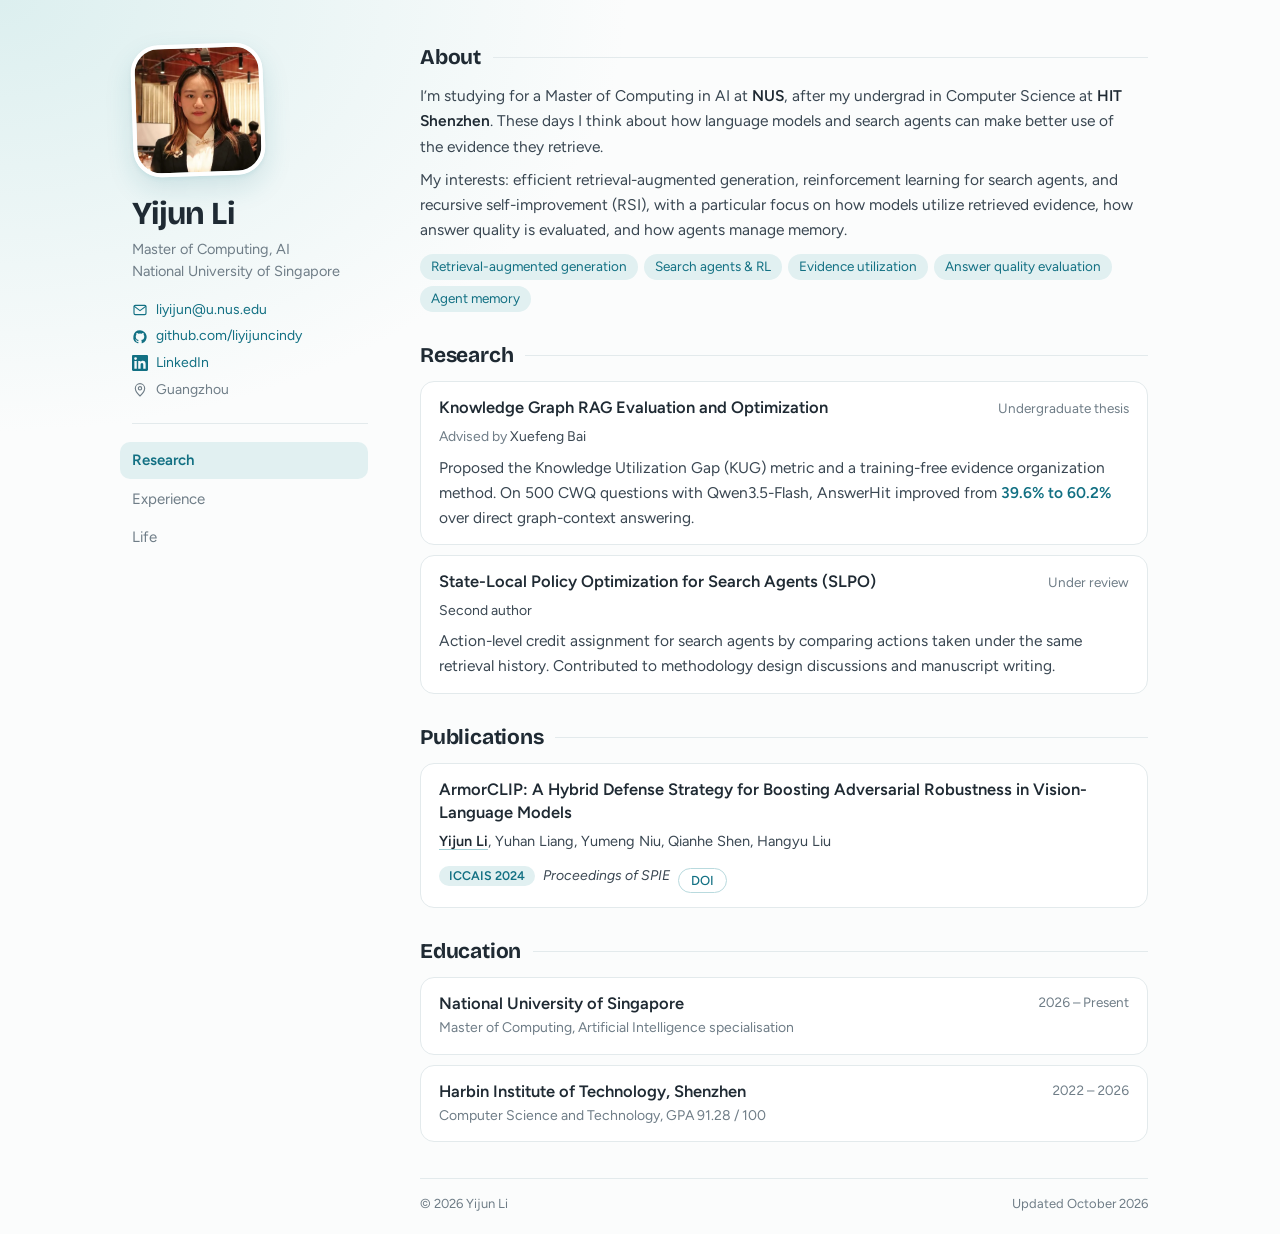
==== commit 65e2e9ef: "Show location as Guangzhou only Co-Authored-By: Claude Opus 5.5 <noreply@anthropic.com> Claude-Sessi" ====
--- a/index.html
+++ b/index.html
@@ -30,7 +30,7 @@
         <li><a href="mailto:liyijun@u.nus.edu"><svg viewBox="0 0 24 24" aria-hidden="true"><rect x="3" y="5" width="18" height="14" rx="2"/><path d="m3.5 6.5 8.5 6.5 8.5-6.5"/></svg>liyijun@u.nus.edu</a></li>
         <li><a href="https://github.com/liyijuncindy"><svg class="gh" viewBox="0 0 24 24" aria-hidden="true"><path d="M12 2a10 10 0 0 0-3.16 19.49c.5.09.68-.22.68-.48v-1.7c-2.78.6-3.37-1.34-3.37-1.34-.45-1.16-1.1-1.46-1.1-1.46-.9-.62.07-.61.07-.61 1 .07 1.53 1.03 1.53 1.03.9 1.52 2.34 1.08 2.91.83.09-.65.35-1.08.63-1.33-2.22-.25-4.55-1.11-4.55-4.94 0-1.09.39-1.98 1.03-2.68-.1-.25-.45-1.27.1-2.64 0 0 .84-.27 2.75 1.02a9.5 9.5 0 0 1 5 0c1.91-1.3 2.75-1.02 2.75-1.02.55 1.37.2 2.39.1 2.64.64.7 1.03 1.59 1.03 2.68 0 3.84-2.34 4.68-4.57 4.93.36.31.68.92.68 1.85v2.74c0 .27.18.58.69.48A10 10 0 0 0 12 2Z"/></svg>github.com/liyijuncindy</a></li>
         <li><a href="https://www.linkedin.com/in/yijun-li-166a49435/" target="_blank" rel="noopener noreferrer"><svg class="gh" viewBox="0 0 24 24" aria-hidden="true"><path d="M20.45 20.45h-3.56v-5.57c0-1.33-.02-3.04-1.85-3.04-1.85 0-2.14 1.45-2.14 2.94v5.67H9.35V9h3.41v1.56h.05c.48-.9 1.64-1.85 3.37-1.85 3.6 0 4.27 2.37 4.27 5.46v6.28ZM5.34 7.43a2.06 2.06 0 1 1 0-4.13 2.06 2.06 0 0 1 0 4.13ZM7.12 20.45H3.56V9h3.56v11.45ZM22.22 0H1.77C.79 0 0 .77 0 1.73v20.54C0 23.23.79 24 1.77 24h20.45c.98 0 1.78-.77 1.78-1.73V1.73C24 .77 23.2 0 22.22 0Z"/></svg>LinkedIn</a></li>
-        <li><svg viewBox="0 0 24 24" aria-hidden="true"><path d="M12 21s-7-6.2-7-11.5a7 7 0 0 1 14 0C19 14.8 12 21 12 21Z"/><circle cx="12" cy="9.5" r="2.5"/></svg>Guangzhou, China</li>
+        <li><svg viewBox="0 0 24 24" aria-hidden="true"><path d="M12 21s-7-6.2-7-11.5a7 7 0 0 1 14 0C19 14.8 12 21 12 21Z"/><circle cx="12" cy="9.5" r="2.5"/></svg>Guangzhou</li>
       </ul>
       <nav class="site-nav" aria-label="Main navigation"><a href="index.html" aria-current="page">Research</a><a href="internships.html">Experience</a><a href="interests.html">Life</a></nav>
     </aside>
